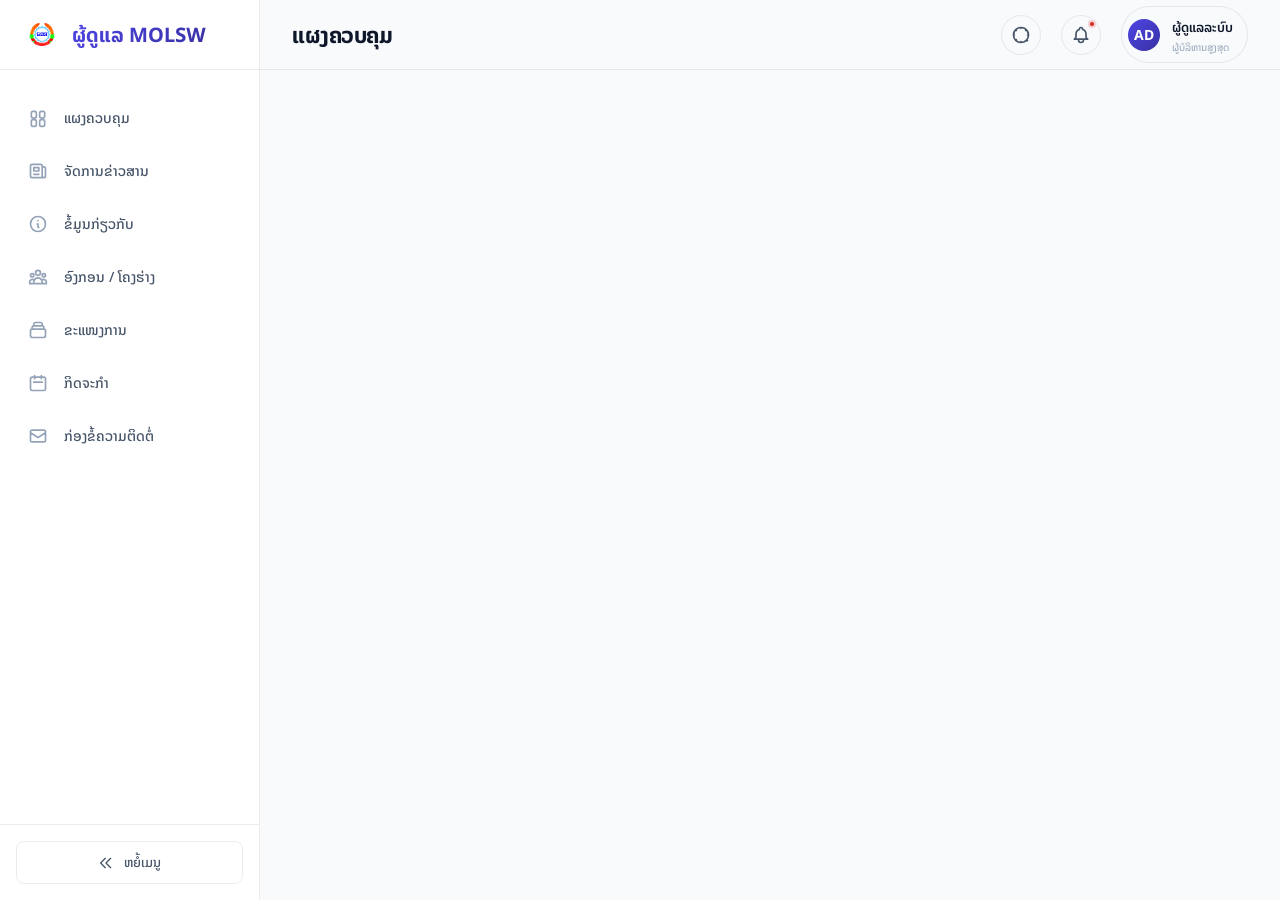
==== index.html @ b605431a "new" ====
<!DOCTYPE html>
<html lang="lo" data-theme="light">

<head>
    <meta charset="UTF-8">
    <meta name="viewport" content="width=device-width, initial-scale=1.0">
    <title>ລະບົບຜູ້ດູແລ MOLSW</title>
    <!-- Stylesheet -->
    <link rel="stylesheet" href="style.css">
</head>

<body>
    <!-- App Root Grid -->
    <div id="app-container">
        
        <!-- Sidebar Navigation -->
        <aside>
            <div class="sidebar-brand">
                <img src="logo.png" alt="MOLSW Logo" class="brand-logo" onerror="this.style.display='none'">
                <span class="brand-name">ຜູ້ດູແລ MOLSW</span>
            </div>
            
            <ul class="sidebar-menu">
                <li class="sidebar-menu-item active">
                    <a href="#dashboard">
                        <!-- Home Icon -->
                        <svg fill="none" stroke="currentColor" viewBox="0 0 24 24"><path stroke-linecap="round" stroke-linejoin="round" stroke-width="2" d="M4 6a2 2 0 012-2h2a2 2 0 012 2v4a2 2 0 01-2 2H6a2 2 0 01-2-2V6zM14 6a2 2 0 012-2h2a2 2 0 012 2v4a2 2 0 01-2 2h-2a2 2 0 01-2-2V6zM4 16a2 2 0 012-2h2a2 2 0 012 2v4a2 2 0 01-2 2H6a2 2 0 01-2-2v-4zM14 16a2 2 0 012-2h2a2 2 0 012 2v4a2 2 0 01-2 2h-2a2 2 0 01-2-2v-4z"/></svg>
                        <span>ແຜງຄວບຄຸມ</span>
                    </a>
                </li>
                <li class="sidebar-menu-item">
                    <a href="#news">
                        <!-- News Icon -->
                        <svg fill="none" stroke="currentColor" viewBox="0 0 24 24"><path stroke-linecap="round" stroke-linejoin="round" stroke-width="2" d="M19 20H5a2 2 0 01-2-2V6a2 2 0 012-2h10a2 2 0 012 2v1m2 13a2 2 0 01-2-2V7m2 13a2 2 0 002-2V9a2 2 0 00-2-2h-2m-4-3H9M7 16h6M7 8h6v4H7V8z"/></svg>
                        <span>ຈັດການຂ່າວສານ</span>
                    </a>
                </li>
                <li class="sidebar-menu-item">
                    <a href="#about">
                        <!-- About Icon -->
                        <svg fill="none" stroke="currentColor" viewBox="0 0 24 24"><path stroke-linecap="round" stroke-linejoin="round" stroke-width="2" d="M13 16h-1v-4h-1m1-4h.01M21 12a9 9 0 11-18 0 9 9 0 0118 0z"/></svg>
                        <span>ຂໍ້ມູນກ່ຽວກັບ</span>
                    </a>
                </li>
                <li class="sidebar-menu-item">
                    <a href="#org">
                        <!-- Organization Icon -->
                        <svg fill="none" stroke="currentColor" viewBox="0 0 24 24"><path stroke-linecap="round" stroke-linejoin="round" stroke-width="2" d="M17 20h5v-2a3 3 0 00-5.356-1.857M17 20H7m10 0v-2c0-.656-.126-1.283-.356-1.857M7 20H2v-2a3 3 0 015.356-1.857M7 20v-2c0-.656.126-1.283.356-1.857m0 0a5.002 5.002 0 019.288 0M15 7a3 3 0 11-6 0 3 3 0 016 0zm6 3a2 2 0 11-4 0 2 2 0 014 0zM7 10a2 2 0 11-4 0 2 2 0 014 0z"/></svg>
                        <span>ອົງກອນ / ໂຄງຮ່າງ</span>
                    </a>
                </li>
                <li class="sidebar-menu-item">
                    <a href="#sectors">
                        <!-- Sector Icon -->
                        <svg fill="none" stroke="currentColor" viewBox="0 0 24 24"><path stroke-linecap="round" stroke-linejoin="round" stroke-width="2" d="M19 11H5m14 0a2 2 0 012 2v6a2 2 0 01-2 2H5a2 2 0 01-2-2v-6a2 2 0 012-2m14 0V9a2 2 0 00-2-2M5 11V9a2 2 0 012-2m0 0V5a2 2 0 012-2h6a2 2 0 012 2v2M7 7h10"/></svg>
                        <span>ຂະແໜງການ</span>
                    </a>
                </li>
                <li class="sidebar-menu-item">
                    <a href="#activities">
                        <!-- Activities Icon -->
                        <svg fill="none" stroke="currentColor" viewBox="0 0 24 24"><path stroke-linecap="round" stroke-linejoin="round" stroke-width="2" d="M8 7V3m8 4V3m-9 8h10M5 21h14a2 2 0 002-2V7a2 2 0 00-2-2H5a2 2 0 00-2 2v12a2 2 0 002 2z"/></svg>
                        <span>ກິດຈະກຳ</span>
                    </a>
                </li>
                <li class="sidebar-menu-item">
                    <a href="#contacts">
                        <!-- Mail Icon -->
                        <svg fill="none" stroke="currentColor" viewBox="0 0 24 24"><path stroke-linecap="round" stroke-linejoin="round" stroke-width="2" d="M3 8l7.89 5.26a2 2 0 002.22 0L21 8M5 19h14a2 2 0 002-2V7a2 2 0 00-2-2H5a2 2 0 00-2 2v10a2 2 0 002 2z"/></svg>
                        <span>ກ່ອງຂໍ້ຄວາມຕິດຕໍ່</span>
                    </a>
                </li>
            </ul>
            
            <div class="sidebar-footer">
                <button class="collapse-btn" id="btn-collapse-sidebar">
                    <!-- Collapse Icon -->
                    <svg style="width:16px; height:16px;" fill="none" stroke="currentColor" viewBox="0 0 24 24"><path stroke-linecap="round" stroke-linejoin="round" stroke-width="2" d="M11 19l-7-7 7-7m8 14l-7-7 7-7"/></svg>
                    <span>ຫຍໍ້ເມນູ</span>
                </button>
            </div>
        </aside>
        
        <!-- Main Panel -->
        <div class="main-content">
            <header>
                <div class="header-left">
                    <button class="mobile-menu-toggle" id="mobile-burger-btn">
                        <!-- Menu Burger Icon -->
                        <svg style="width:24px; height:24px;" fill="none" stroke="currentColor" viewBox="0 0 24 24"><path stroke-linecap="round" stroke-linejoin="round" stroke-width="2" d="M4 6h16M4 12h16M4 18h16"/></svg>
                    </button>
                    <h1 class="page-title" id="view-title">ແຜງຄວບຄຸມ</h1>
                </div>
                
                <div class="header-right">
                    <!-- Theme Toggle -->
                    <button class="icon-action-btn theme-toggle" id="btn-theme-toggle" title="ປ່ຽນຮູບແບບ (ມືດ/ສະຫວ່າງ)">
                        <svg class="sun-icon" fill="none" stroke="currentColor" viewBox="0 0 24 24"><path stroke-linecap="round" stroke-linejoin="round" stroke-width="2" d="M12 3v1m0 16v1m9-9h-1M4 12H3m15.364-6.364l-.707.707M6.343 17.657l-.707.707m0-12.728l.707.707m12.728 12.728l.707-.707M21 12a9 9 0 11-18 0 9 9 0 0118 0z"/></svg>
                        <svg class="moon-icon" fill="none" stroke="currentColor" viewBox="0 0 24 24"><path stroke-linecap="round" stroke-linejoin="round" stroke-width="2" d="M20.354 15.354A9 9 0 018.646 3.646 9.003 9.003 0 0012 21a9.003 9.003 0 008.354-5.646z"/></svg>
                    </button>
                    
                    <!-- Notification Bell -->
                    <button class="icon-action-btn" title="ຂໍ້ຄວາມລະບົບ">
                        <svg style="width:20px; height:20px" fill="none" stroke="currentColor" viewBox="0 0 24 24"><path stroke-linecap="round" stroke-linejoin="round" stroke-width="2" d="M15 17h5l-1.405-1.405A2.032 2.032 0 0118 14.158V11a6.002 6.002 0 00-4-5.659V5a2 2 0 10-4 0v.341C7.67 6.165 6 8.388 6 11v3.159c0 .538-.214 1.055-.595 1.436L4 17h5m6 0v1a3 3 0 11-6 0v-1m6 0H9"/></svg>
                        <span class="badge-dot"></span>
                    </button>
                    
                    <!-- Profile Dropdown -->
                    <div class="profile-badge">
                        <div class="avatar">AD</div>
                        <div class="profile-info">
                            <span class="profile-name">ຜູ້ດູແລລະບົບ</span>
                            <span class="profile-role">ຜູ້ບໍລິຫານສູງສຸດ</span>
                        </div>
                    </div>
                </div>
            </header>
            
            <!-- Page Router Workspace -->
            <main class="content-body" id="app-view">
                <!-- Rendered dynamically by app.js -->
            </main>
        </div>
    </div>
    
    <!-- Toast Notifications Container -->
    <div id="toast-container" class="toast-container"></div>

    <!-- ==========================================
         MODALS REGISTRY
         ========================================== -->

    <!-- Modal 1: News Creation/Edit -->
    <div class="modal-overlay" id="modal-news-form">
        <div class="modal-content">
            <div class="modal-header">
                <h3 class="modal-title" id="news-modal-title">ຂຽນບົດຄວາມຂ່າວສານ</h3>
                <button class="modal-close" onclick="ModalManager.close('modal-news-form')">&times;</button>
            </div>
            <form id="news-form" onsubmit="submitNewsForm(event)">
                <div class="modal-body">
                    <div class="form-group">
                        <label class="form-label">ຫົວຂໍ້ຂ່າວສານ *</label>
                        <input type="text" class="form-control" id="news-form-title" placeholder="ຕົວຢ່າງ: ໂຄງການກະສິກຳແຫ່ງຊາດເລີ່ມຕົ້ນ" required>
                    </div>
                    
                    <div class="form-group row-2">
                        <div>
                            <label class="form-label">ໝວດໝູ່ *</label>
                            <input type="text" class="form-control" id="news-form-category" placeholder="ຕົວຢ່າງ: ກະສິກຳ, ພະລັງງານ" required>
                        </div>
                        <div>
                            <label class="form-label">ຊື່ຜູ້ຂຽນ</label>
                            <input type="text" class="form-control" id="news-form-author" placeholder="ທີມງານຜູ້ດູແລ">
                        </div>
                    </div>

                    <div class="form-group row-2">
                        <div>
                            <label class="form-label">ວັນທີເຜີຍແຜ່</label>
                            <input type="date" class="form-control" id="news-form-date">
                        </div>
                        <div>
                            <label class="form-label">ສະຖານະ</label>
                            <select class="form-control form-select" id="news-form-status">
                                <option value="draft">ສະບັບຮ່າງ</option>
                                <option value="published">ເຜີຍແຜ່ແລ້ວ</option>
                            </select>
                        </div>
                    </div>

                    <div class="form-group">
                        <label class="form-label">ລິ້ງຮູບພາບໜ້າປົກ</label>
                        <input type="url" class="form-control" id="news-form-image" placeholder="https://images.unsplash.com/photo-...">
                    </div>

                    <div class="form-group" style="margin-bottom: 0;">
                        <label class="form-label">ເນື້ອໃນຂ່າວສານ *</label>
                        <textarea class="form-control" id="news-form-content" placeholder="ຂຽນເນື້ອໃນຂ່າວສານທັງໝົດທີ່ນີ້..." required></textarea>
                    </div>
                </div>
                <div class="modal-footer">
                    <button type="button" class="btn btn-secondary" onclick="ModalManager.close('modal-news-form')">ຍົກເລີກ</button>
                    <button type="submit" class="btn btn-primary">ບັນທຶກບົດຄວາມ</button>
                </div>
            </form>
        </div>
    </div>

    <!-- Modal 2: About Us Core Value -->
    <div class="modal-overlay" id="modal-value-form">
        <div class="modal-content">
            <div class="modal-header">
                <h3 class="modal-title" id="value-modal-title">ເພີ່ມຄຸນຄ່າຫຼັກ</h3>
                <button class="modal-close" onclick="ModalManager.close('modal-value-form')">&times;</button>
            </div>
            <form id="value-form" onsubmit="submitValueForm(event)">
                <div class="modal-body">
                    <div class="form-group">
                        <label class="form-label">ຫົວຂໍ້ຄຸນຄ່າ *</label>
                        <input type="text" class="form-control" id="value-form-title" placeholder="ຕົວຢ່າງ: ຄວາມໂປ່ງໃສ" required>
                    </div>
                    <div class="form-group" style="margin-bottom: 0;">
                        <label class="form-label">ຄຳອະທິບາຍຄຸນຄ່າ *</label>
                        <textarea class="form-control" id="value-form-desc" placeholder="ອະທິບາຍຄຸນຄ່ານີ້ຢ່າງລະອຽດ..." style="min-height:90px;" required></textarea>
                    </div>
                </div>
                <div class="modal-footer">
                    <button type="button" class="btn btn-secondary" onclick="ModalManager.close('modal-value-form')">ຍົກເລີກ</button>
                    <button type="submit" class="btn btn-primary">ບັນທຶກຄຸນຄ່າ</button>
                </div>
            </form>
        </div>
    </div>

    <!-- Modal 3: Board / Org Members -->
    <div class="modal-overlay" id="modal-member-form">
        <div class="modal-content">
            <div class="modal-header">
                <h3 class="modal-title" id="member-modal-title">ເພີ່ມຄະນະບໍລິຫານ/ສະມາຊິກທີມ</h3>
                <button class="modal-close" onclick="ModalManager.close('modal-member-form')">&times;</button>
            </div>
            <form id="member-form" onsubmit="submitMemberForm(event)">
                <div class="modal-body">
                    <div class="form-group row-2">
                        <div>
                            <label class="form-label">ຊື່ ແລະ ນາມສະກຸນ *</label>
                            <input type="text" class="form-control" id="member-form-name" placeholder="ດຣ. ສົມພອນ ດີເລີດ" required>
                        </div>
                        <div>
                            <label class="form-label">ບົດບາດ / ຕຳແໜ່ງ *</label>
                            <input type="text" class="form-control" id="member-form-role" placeholder="ຜູ້ອຳນວຍການບໍລິຫານ" required>
                        </div>
                    </div>

                    <div class="form-group row-2">
                        <div>
                            <label class="form-label">ຕົວອັກສອນຫຍໍ້ (ສູງສຸດ 2 ຕົວ)</label>
                            <input type="text" class="form-control" id="member-form-avatar" placeholder="ສພ" maxlength="2">
                        </div>
                        <div>
                            <label class="form-label">ລຳດັບການສະແດງ</label>
                            <input type="number" class="form-control" id="member-form-order" value="1">
                        </div>
                    </div>

                    <div class="form-group" style="margin-bottom: 0;">
                        <label class="form-label">ປະຫວັດຫຍໍ້</label>
                        <textarea class="form-control" id="member-form-bio" placeholder="ລະບຸປະຫວັດການເຮັດວຽກຫຍໍ້..." style="min-height:90px;"></textarea>
                    </div>
                </div>
                <div class="modal-footer">
                    <button type="button" class="btn btn-secondary" onclick="ModalManager.close('modal-member-form')">ຍົກເລີກ</button>
                    <button type="submit" class="btn btn-primary">ບັນທຶກສະມາຊິກ</button>
                </div>
            </form>
        </div>
    </div>

    <!-- Modal 4: Sectors Form -->
    <div class="modal-overlay" id="modal-sector-form">
        <div class="modal-content">
            <div class="modal-header">
                <h3 class="modal-title" id="sector-modal-title">ເພີ່ມຂະແໜງການ</h3>
                <button class="modal-close" onclick="ModalManager.close('modal-sector-form')">&times;</button>
            </div>
            <form id="sector-form" onsubmit="submitSectorForm(event)">
                <div class="modal-body">
                    <div class="form-group">
                        <label class="form-label">ຊື່ຂະແໜງການ *</label>
                        <input type="text" class="form-control" id="sector-form-name" placeholder="ຕົວຢ່າງ: ປ່າໄມ້ແບບຍືນຍົງ" required>
                    </div>

                    <div class="form-group row-3" style="display:grid; grid-template-columns: 1fr 1fr 1fr; gap:16px;">
                        <div>
                            <label class="form-label">ເລືອກໄອຄອນ</label>
                            <select class="form-control form-select" id="sector-form-icon">
                                <option value="leaf">ໃບໄມ້ (ກະສິກຳ / ນິເວດ)</option>
                                <option value="book">ປຶ້ມ (ການສຶກສາ / ຝຶກອົບຮົມ)</option>
                                <option value="zap">ຟ້າແມບ (ພະລັງງານ / ແສງອາທິດ)</option>
                                <option value="heart">ຫົວໃຈ (ສາທາລະນະສຸກ)</option>
                            </select>
                        </div>
                        <div>
                            <label class="form-label">ສີປະຈຳຂະແໜງການ</label>
                            <input type="color" class="form-control" id="sector-form-color" value="#4F46E5" style="padding: 4px; height: 42px; cursor: pointer;">
                        </div>
                        <div>
                            <label class="form-label">ສະຖານະ</label>
                            <select class="form-control form-select" id="sector-form-status">
                                <option value="active">ເປີດໃຊ້ງານ</option>
                                <option value="inactive">ປິດໃຊ້ງານ</option>
                            </select>
                        </div>
                    </div>

                    <div class="form-group" style="margin-bottom: 0;">
                        <label class="form-label">ຄຳອະທິບາຍການດຳເນີນງານ *</label>
                        <textarea class="form-control" id="sector-form-desc" placeholder="ລາຍລະອຽດການລິເລີ່ມ ແລະ ການດຳເນີນງານ..." required></textarea>
                    </div>
                </div>
                <div class="modal-footer">
                    <button type="button" class="btn btn-secondary" onclick="ModalManager.close('modal-sector-form')">ຍົກເລີກ</button>
                    <button type="submit" class="btn btn-primary">ບັນທຶກຂະແໜງການ</button>
                </div>
            </form>
        </div>
    </div>

    <!-- Modal 5: Activities Form -->
    <div class="modal-overlay" id="modal-activity-form">
        <div class="modal-content">
            <div class="modal-header">
                <h3 class="modal-title" id="activity-modal-title">ລົງທະບຽນກິດຈະກຳ / ງານ</h3>
                <button class="modal-close" onclick="ModalManager.close('modal-activity-form')">&times;</button>
            </div>
            <form id="activity-form" onsubmit="submitActivityForm(event)">
                <div class="modal-body">
                    <div class="form-group">
                        <label class="form-label">ຊື່ກິດຈະກຳ *</label>
                        <input type="text" class="form-control" id="activity-form-title" placeholder="ຕົວຢ່າງ: ການເປີດນຳໃຊ້ລະບົບໄຟຟ້າແສງອາທິດໃນຊຸມຊົນ" required>
                    </div>

                    <div class="form-group row-2">
                        <div>
                            <label class="form-label">ວັັນທີຈັດກິດຈະກຳ</label>
                            <input type="date" class="form-control" id="activity-form-date">
                        </div>
                        <div>
                            <label class="form-label">ເວລາ</label>
                            <input type="time" class="form-control" id="activity-form-time">
                        </div>
                    </div>

                    <div class="form-group row-2">
                        <div>
                            <label class="form-label">ສະຖານທີ່ / ທີ່ຢູ່ *</label>
                            <input type="text" class="form-control" id="activity-form-location" placeholder="ຕົວຢ່າງ: ຫໍປະຊຸມບ້ານ, ຫ້ອງໂຖງ C" required>
                        </div>
                        <div>
                            <label class="form-label">ຊື່ຜູ້ປະສານງານ *</label>
                            <input type="text" class="form-control" id="activity-form-organizer" placeholder="ຕົວຢ່າງ: ມາກັສ ເຊັນ" required>
                        </div>
                    </div>

                    <div class="form-group">
                        <label class="form-label">ສະຖານະກິດຈະກຳ</label>
                        <select class="form-control form-select" id="activity-form-status">
                            <option value="active">ເປີດໃຊ້ງານ / ມີກຳນົດການ</option>
                            <option value="pending">ລໍຖ້າອະນຸມັດ</option>
                            <option value="archived">ເກັບຖາວອນ / ຜ່ານມາແລ້ວ</option>
                        </select>
                    </div>

                    <div class="form-group" style="margin-bottom: 0;">
                        <label class="form-label">ຄຳອະທິບາຍຫຍໍ້</label>
                        <textarea class="form-control" id="activity-form-desc" placeholder="ວາລະ ຫຼື ໂຄງຮ່າງແຜນງານ..." style="min-height:90px;"></textarea>
                    </div>
                </div>
                <div class="modal-footer">
                    <button type="button" class="btn btn-secondary" onclick="ModalManager.close('modal-activity-form')">ຍົກເລີກ</button>
                    <button type="submit" class="btn btn-primary">ບັນທຶກກິດຈະກຳ</button>
                </div>
            </form>
        </div>
    </div>

    <!-- Core App Controller Script -->
    <script src="app.js"></script>
</body>

</html>
---- style.css ----
@import url('https://fonts.googleapis.com/css2?family=Outfit:wght@300;400;500;600;700&family=Plus+Jakarta+Sans:wght@300;400;500;600;700&family=Noto+Sans+Lao:wght@300;400;500;600;700&display=swap');

:root {
    /* Font Families */
    --font-heading: 'Noto Sans Lao', 'Outfit', sans-serif;
    --font-body: 'Noto Sans Lao', 'Plus Jakarta Sans', sans-serif;

    /* Base Transitions */
    --transition-fast: 0.2s cubic-bezier(0.4, 0, 0.2, 1);
    --transition-normal: 0.3s cubic-bezier(0.4, 0, 0.2, 1);
    --transition-slow: 0.5s cubic-bezier(0.4, 0, 0.2, 1);
    
    /* Layout Constants */
    --sidebar-width: 260px;
    --sidebar-collapsed-width: 80px;
    --header-height: 70px;
    --border-radius-sm: 8px;
    --border-radius-md: 12px;
    --border-radius-lg: 20px;
    --border-radius-xl: 30px;

    /* Theme Variables - Dark Mode (Default) */
    --bg-main: #0B0F19;
    --bg-card: rgba(20, 27, 45, 0.7);
    --bg-sidebar: #0f1524;
    --bg-header: rgba(11, 15, 25, 0.8);
    --bg-input: #161F30;
    
    --border-color: rgba(255, 255, 255, 0.08);
    --border-focus: #4F46E5;
    
    --text-primary: #F3F4F6;
    --text-secondary: #9CA3AF;
    --text-muted: #6B7280;
    
    --primary: #4F46E5;
    --primary-glow: rgba(79, 70, 229, 0.4);
    --primary-gradient: linear-gradient(135deg, #6366F1 0%, #4F46E5 100%);
    
    --accent-cyan: #06B6D4;
    --accent-cyan-gradient: linear-gradient(135deg, #22D3EE 0%, #06B6D4 100%);
    
    --success: #10B981;
    --success-bg: rgba(16, 185, 129, 0.15);
    
    --warning: #F59E0B;
    --warning-bg: rgba(245, 158, 11, 0.15);
    
    --danger: #EF4444;
    --danger-bg: rgba(239, 68, 68, 0.15);
    
    --shadow-sm: 0 2px 8px -1px rgba(0, 0, 0, 0.2);
    --shadow-md: 0 10px 25px -5px rgba(0, 0, 0, 0.3), 0 8px 10px -6px rgba(0, 0, 0, 0.3);
    --shadow-lg: 0 20px 50px -12px rgba(0, 0, 0, 0.5);
    
    --backdrop-blur: blur(16px);
}

[data-theme="light"] {
    /* Theme Variables - Light Mode */
    --bg-main: #F8FAFC;
    --bg-card: rgba(255, 255, 255, 0.85);
    --bg-sidebar: #FFFFFF;
    --bg-header: rgba(248, 250, 252, 0.8);
    --bg-input: #F1F5F9;
    
    --border-color: rgba(0, 0, 0, 0.08);
    --border-focus: #4F46E5;
    
    --text-primary: #0F172A;
    --text-secondary: #475569;
    --text-muted: #94A3B8;
    
    --primary: #4F46E5;
    --primary-glow: rgba(79, 70, 229, 0.2);
    --primary-gradient: linear-gradient(135deg, #4F46E5 0%, #3730A3 100%);
    
    --accent-cyan: #0EA5E9;
    --accent-cyan-gradient: linear-gradient(135deg, #0EA5E9 0%, #2563EB 100%);
    
    --success: #059669;
    --success-bg: rgba(5, 150, 105, 0.1);
    
    --warning: #D97706;
    --warning-bg: rgba(217, 119, 6, 0.1);
    
    --danger: #DC2626;
    --danger-bg: rgba(220, 38, 38, 0.1);
    
    --shadow-sm: 0 1px 3px rgba(0, 0, 0, 0.05);
    --shadow-md: 0 4px 20px -2px rgba(148, 163, 184, 0.15), 0 2px 8px -1px rgba(148, 163, 184, 0.1);
    --shadow-lg: 0 20px 40px -15px rgba(148, 163, 184, 0.3);
}

/* Reset & Global */
* {
    margin: 0;
    padding: 0;
    box-sizing: border-box;
    font-family: var(--font-body);
}

body {
    background-color: var(--bg-main);
    color: var(--text-primary);
    overflow-x: hidden;
    transition: background-color var(--transition-normal), color var(--transition-normal);
    min-height: 100vh;
}

h1, h2, h3, h4, h5, h6 {
    font-family: var(--font-heading);
    font-weight: 600;
    letter-spacing: -0.02em;
}

/* Custom Scrollbar */
::-webkit-scrollbar {
    width: 8px;
    height: 8px;
}
::-webkit-scrollbar-track {
    background: transparent;
}
::-webkit-scrollbar-thumb {
    background: var(--border-color);
    border-radius: var(--border-radius-sm);
}
::-webkit-scrollbar-thumb:hover {
    background: var(--text-muted);
}

/* App Layout */
#app-container {
    display: flex;
    min-height: 100vh;
    position: relative;
}

/* Sidebar Styling */
aside {
    width: var(--sidebar-width);
    background-color: var(--bg-sidebar);
    border-right: 1px solid var(--border-color);
    display: flex;
    flex-direction: column;
    height: 100vh;
    position: sticky;
    top: 0;
    z-index: 100;
    transition: width var(--transition-normal), background-color var(--transition-normal), border var(--transition-normal);
}

aside.collapsed {
    width: var(--sidebar-collapsed-width);
}

.sidebar-brand {
    height: var(--header-height);
    display: flex;
    align-items: center;
    padding: 0 24px;
    gap: 12px;
    border-bottom: 1px solid var(--border-color);
    overflow: hidden;
    white-space: nowrap;
}

.brand-logo {
    width: 36px;
    height: 36px;
    border-radius: var(--border-radius-sm);
    object-fit: contain;
    background: linear-gradient(135deg, rgba(255,255,255,0.1), rgba(255,255,255,0.05));
    border: 1px solid rgba(255,255,255,0.15);
    padding: 4px;
}

.brand-name {
    font-family: var(--font-heading);
    font-size: 20px;
    font-weight: 700;
    background: var(--primary-gradient);
    -webkit-background-clip: text;
    -webkit-text-fill-color: transparent;
    transition: opacity var(--transition-normal);
}

aside.collapsed .brand-name {
    opacity: 0;
    pointer-events: none;
}

.sidebar-menu {
    list-style: none;
    padding: 24px 12px;
    display: flex;
    flex-direction: column;
    gap: 6px;
    flex: 1;
    overflow-y: auto;
}

.sidebar-menu-item a {
    display: flex;
    align-items: center;
    padding: 12px 16px;
    color: var(--text-secondary);
    text-decoration: none;
    border-radius: var(--border-radius-md);
    gap: 16px;
    transition: all var(--transition-fast);
    font-weight: 500;
    font-size: 14px;
    cursor: pointer;
}

.sidebar-menu-item a svg {
    width: 20px;
    height: 20px;
    color: var(--text-muted);
    transition: color var(--transition-fast);
}

.sidebar-menu-item a:hover {
    background-color: rgba(255, 255, 255, 0.03);
    color: var(--text-primary);
}

.sidebar-menu-item a:hover svg {
    color: var(--text-primary);
}

.sidebar-menu-item.active a {
    background: var(--primary-gradient);
    color: #FFFFFF;
    box-shadow: 0 4px 15px var(--primary-glow);
}

.sidebar-menu-item.active a svg {
    color: #FFFFFF;
}

aside.collapsed .sidebar-menu-item a {
    justify-content: center;
    padding: 12px 0;
}

aside.collapsed .sidebar-menu-item a span {
    display: none;
}

/* Sidebar Footer */
.sidebar-footer {
    padding: 16px;
    border-top: 1px solid var(--border-color);
}

.collapse-btn {
    width: 100%;
    background: transparent;
    border: 1px solid var(--border-color);
    color: var(--text-secondary);
    padding: 10px;
    border-radius: var(--border-radius-sm);
    cursor: pointer;
    display: flex;
    align-items: center;
    justify-content: center;
    gap: 10px;
    font-size: 13px;
    font-weight: 500;
    transition: all var(--transition-fast);
}

.collapse-btn:hover {
    background: rgba(255, 255, 255, 0.05);
    color: var(--text-primary);
}

aside.collapsed .collapse-btn span {
    display: none;
}

aside.collapsed .collapse-btn svg {
    transform: rotate(180deg);
}

/* Main Content Area */
.main-content {
    flex: 1;
    display: flex;
    flex-direction: column;
    min-height: 100vh;
    min-width: 0; /* Prevents flex children from stretching */
}

/* Header Styling */
header {
    height: var(--header-height);
    background-color: var(--bg-header);
    backdrop-filter: var(--backdrop-blur);
    -webkit-backdrop-filter: var(--backdrop-blur);
    border-bottom: 1px solid var(--border-color);
    display: flex;
    align-items: center;
    justify-content: space-between;
    padding: 0 32px;
    position: sticky;
    top: 0;
    z-index: 90;
    transition: background-color var(--transition-normal), border var(--transition-normal);
}

.header-left {
    display: flex;
    align-items: center;
    gap: 16px;
}

.mobile-menu-toggle {
    display: none;
    background: transparent;
    border: none;
    color: var(--text-primary);
    font-size: 24px;
    cursor: pointer;
}

.page-title {
    font-size: 22px;
    font-weight: 700;
    color: var(--text-primary);
}

.header-right {
    display: flex;
    align-items: center;
    gap: 20px;
}

/* Header Icons/Controls */
.icon-action-btn {
    background: transparent;
    border: 1px solid var(--border-color);
    color: var(--text-secondary);
    width: 40px;
    height: 40px;
    border-radius: 50%;
    cursor: pointer;
    display: flex;
    align-items: center;
    justify-content: center;
    transition: all var(--transition-fast);
    position: relative;
}

.icon-action-btn:hover {
    background: rgba(255, 255, 255, 0.05);
    color: var(--text-primary);
    border-color: var(--text-muted);
}

.badge-dot {
    position: absolute;
    top: 4px;
    right: 4px;
    width: 8px;
    height: 8px;
    background-color: var(--danger);
    border-radius: 50%;
    border: 2px solid var(--bg-header);
}

/* Theme Toggle Customizations */
.theme-toggle svg {
    width: 20px;
    height: 20px;
}

.theme-toggle .sun-icon {
    display: none;
}

[data-theme="light"] .theme-toggle .sun-icon {
    display: block;
}

[data-theme="light"] .theme-toggle .moon-icon {
    display: none;
}

/* User Profile Badge */
.profile-badge {
    display: flex;
    align-items: center;
    gap: 12px;
    padding: 6px 14px 6px 6px;
    background: rgba(255, 255, 255, 0.03);
    border: 1px solid var(--border-color);
    border-radius: 30px;
    cursor: pointer;
    transition: all var(--transition-fast);
}

.profile-badge:hover {
    background: rgba(255, 255, 255, 0.05);
    border-color: var(--text-muted);
}

.avatar {
    width: 32px;
    height: 32px;
    border-radius: 50%;
    background: var(--primary-gradient);
    display: flex;
    align-items: center;
    justify-content: center;
    color: white;
    font-weight: 700;
    font-size: 14px;
}

.profile-info {
    text-align: left;
}

.profile-name {
    font-size: 13px;
    font-weight: 600;
    color: var(--text-primary);
}

.profile-role {
    font-size: 10px;
    color: var(--text-muted);
    display: block;
}

/* Content Container */
.content-body {
    flex: 1;
    padding: 32px;
    overflow-y: auto;
}

/* Dynamic Views Fade Transition */
.view-pane {
    animation: fadeIn var(--transition-normal);
}

@keyframes fadeIn {
    from { opacity: 0; transform: translateY(10px); }
    to { opacity: 1; transform: translateY(0); }
}

/* Glassmorphic Card Styling */
.card {
    background-color: var(--bg-card);
    backdrop-filter: var(--backdrop-blur);
    -webkit-backdrop-filter: var(--backdrop-blur);
    border: 1px solid var(--border-color);
    border-radius: var(--border-radius-lg);
    padding: 24px;
    box-shadow: var(--shadow-md);
    transition: transform var(--transition-fast), box-shadow var(--transition-fast), background-color var(--transition-normal), border var(--transition-normal);
}

.card:hover {
    box-shadow: var(--shadow-lg);
}

/* Grid Layout System */
.grid-4x {
    display: grid;
    grid-template-columns: repeat(4, 1fr);
    gap: 24px;
}

.grid-3x {
    display: grid;
    grid-template-columns: repeat(3, 1fr);
    gap: 24px;
}

.grid-2x {
    display: grid;
    grid-template-columns: repeat(2, 1fr);
    gap: 24px;
}

/* Stats Cards */
.stat-card {
    display: flex;
    align-items: center;
    justify-content: space-between;
    overflow: hidden;
    position: relative;
}

.stat-card::after {
    content: '';
    position: absolute;
    bottom: 0;
    left: 0;
    width: 100%;
    height: 4px;
    background: var(--card-accent, var(--primary-gradient));
    opacity: 0.8;
}

.stat-icon {
    width: 54px;
    height: 54px;
    border-radius: var(--border-radius-md);
    display: flex;
    align-items: center;
    justify-content: center;
    background: rgba(255, 255, 255, 0.03);
    border: 1px solid var(--border-color);
    color: var(--card-color, var(--primary));
    transition: all var(--transition-fast);
}

.stat-card:hover .stat-icon {
    background: var(--card-color, var(--primary));
    color: #FFFFFF;
    box-shadow: 0 0 15px var(--card-color-glow, var(--primary-glow));
    transform: scale(1.05);
}

.stat-value {
    font-size: 32px;
    font-weight: 700;
    color: var(--text-primary);
    margin-top: 4px;
    font-family: var(--font-heading);
}

.stat-label {
    font-size: 14px;
    color: var(--text-secondary);
    font-weight: 500;
}

/* Dashboard Charts Card & Activity Layout */
.dashboard-layout {
    display: grid;
    grid-template-columns: 2fr 1fr;
    gap: 24px;
    margin-top: 24px;
}

/* Chart Canvas/SVG area */
.chart-container {
    height: 280px;
    position: relative;
    width: 100%;
    display: flex;
    align-items: flex-end;
    justify-content: space-between;
    padding-top: 20px;
}

.svg-chart {
    width: 100%;
    height: 100%;
}

.chart-grid-line {
    stroke: var(--border-color);
    stroke-width: 1;
    stroke-dasharray: 4,4;
}

.chart-line-path {
    fill: none;
    stroke: url(#chart-gradient);
    stroke-width: 4;
    stroke-linecap: round;
    stroke-linejoin: round;
    filter: drop-shadow(0px 8px 12px var(--primary-glow));
    animation: drawPath 1.5s ease-out forwards;
}

.chart-area-path {
    fill: url(#chart-area-gradient);
    opacity: 0.2;
}

.chart-point {
    fill: var(--primary);
    stroke: #FFFFFF;
    stroke-width: 3;
    r: 6;
    transition: r var(--transition-fast), fill var(--transition-fast);
    cursor: pointer;
}

.chart-point:hover {
    r: 8;
    fill: var(--accent-cyan);
}

@keyframes drawPath {
    from { stroke-dashoffset: 1000; stroke-dasharray: 1000; }
    to { stroke-dashoffset: 0; stroke-dasharray: 1000; }
}

/* Section Header (title + action button) */
.section-header {
    display: flex;
    align-items: center;
    justify-content: space-between;
    margin-bottom: 24px;
}

.section-actions {
    display: flex;
    align-items: center;
    gap: 12px;
}

/* Tables styling */
.table-responsive {
    width: 100%;
    overflow-x: auto;
    border-radius: var(--border-radius-md);
    border: 1px solid var(--border-color);
}

.data-table {
    width: 100%;
    border-collapse: collapse;
    text-align: left;
    background: transparent;
}

.data-table th {
    background-color: rgba(255, 255, 255, 0.02);
    color: var(--text-secondary);
    padding: 16px 20px;
    font-size: 13px;
    font-weight: 600;
    text-transform: uppercase;
    letter-spacing: 0.05em;
    border-bottom: 1px solid var(--border-color);
}

[data-theme="light"] .data-table th {
    background-color: rgba(0, 0, 0, 0.02);
}

.data-table td {
    padding: 16px 20px;
    color: var(--text-primary);
    border-bottom: 1px solid var(--border-color);
    font-size: 14px;
    vertical-align: middle;
}

.data-table tbody tr {
    transition: background-color var(--transition-fast);
}

.data-table tbody tr:hover {
    background-color: rgba(255, 255, 255, 0.015);
}

[data-theme="light"] .data-table tbody tr:hover {
    background-color: rgba(0, 0, 0, 0.01);
}

.data-table tbody tr:last-child td {
    border-bottom: none;
}

/* Badges */
.badge {
    display: inline-flex;
    align-items: center;
    padding: 4px 10px;
    border-radius: 30px;
    font-size: 11px;
    font-weight: 600;
    letter-spacing: 0.02em;
    gap: 6px;
}

.badge::before {
    content: '';
    width: 6px;
    height: 6px;
    border-radius: 50%;
    background-color: currentColor;
}

.badge-published, .badge-active, .badge-replied {
    background-color: var(--success-bg);
    color: var(--success);
}

.badge-draft, .badge-archived {
    background-color: rgba(156, 163, 175, 0.15);
    color: var(--text-secondary);
}

.badge-new, .badge-inactive {
    background-color: var(--danger-bg);
    color: var(--danger);
}

.badge-pending {
    background-color: var(--warning-bg);
    color: var(--warning);
}

/* Actions Column & Buttons */
.btn-group {
    display: flex;
    gap: 8px;
}

button {
    font-family: var(--font-body);
}

.btn {
    display: inline-flex;
    align-items: center;
    justify-content: center;
    gap: 8px;
    padding: 10px 18px;
    border-radius: var(--border-radius-md);
    font-size: 14px;
    font-weight: 600;
    cursor: pointer;
    transition: all var(--transition-fast);
    border: 1px solid transparent;
}

.btn svg {
    width: 18px;
    height: 18px;
}

.btn-primary {
    background: var(--primary-gradient);
    color: #FFFFFF;
    box-shadow: 0 4px 14px var(--primary-glow);
}

.btn-primary:hover {
    box-shadow: 0 6px 20px var(--primary-glow);
    transform: translateY(-1px);
}

.btn-primary:active {
    transform: translateY(0);
}

.btn-secondary {
    background-color: rgba(255, 255, 255, 0.03);
    border-color: var(--border-color);
    color: var(--text-primary);
}

.btn-secondary:hover {
    background-color: rgba(255, 255, 255, 0.07);
    border-color: var(--text-muted);
}

[data-theme="light"] .btn-secondary {
    background-color: rgba(0, 0, 0, 0.02);
}

[data-theme="light"] .btn-secondary:hover {
    background-color: rgba(0, 0, 0, 0.05);
}

.btn-danger {
    background-color: var(--danger-bg);
    color: var(--danger);
    border-color: rgba(239, 68, 68, 0.2);
}

.btn-danger:hover {
    background-color: var(--danger);
    color: #FFFFFF;
    box-shadow: 0 4px 14px rgba(239, 68, 68, 0.3);
}

.btn-icon {
    width: 36px;
    height: 36px;
    padding: 0;
    border-radius: var(--border-radius-sm);
}

/* Modal Overlay & Forms */
.modal-overlay {
    position: fixed;
    top: 0;
    left: 0;
    right: 0;
    bottom: 0;
    background-color: rgba(3, 7, 18, 0.6);
    backdrop-filter: blur(8px);
    -webkit-backdrop-filter: blur(8px);
    display: flex;
    align-items: center;
    justify-content: center;
    z-index: 1000;
    opacity: 0;
    pointer-events: none;
    transition: opacity var(--transition-normal);
}

.modal-overlay.active {
    opacity: 1;
    pointer-events: auto;
}

.modal-content {
    background-color: var(--bg-sidebar);
    border: 1px solid var(--border-color);
    border-radius: var(--border-radius-lg);
    width: 100%;
    max-width: 650px;
    max-height: 90vh;
    box-shadow: var(--shadow-lg);
    display: flex;
    flex-direction: column;
    transform: scale(0.9) translateY(20px);
    transition: transform var(--transition-normal);
    overflow: hidden;
}

.modal-overlay.active .modal-content {
    transform: scale(1) translateY(0);
}

.modal-header {
    padding: 20px 24px;
    border-bottom: 1px solid var(--border-color);
    display: flex;
    align-items: center;
    justify-content: space-between;
}

.modal-title {
    font-size: 18px;
    font-weight: 700;
}

.modal-close {
    background: transparent;
    border: none;
    color: var(--text-secondary);
    cursor: pointer;
    display: flex;
    align-items: center;
    justify-content: center;
    width: 32px;
    height: 32px;
    border-radius: 50%;
    transition: all var(--transition-fast);
}

.modal-close:hover {
    background-color: rgba(255, 255, 255, 0.05);
    color: var(--text-primary);
}

.modal-body {
    padding: 24px;
    overflow-y: auto;
    flex: 1;
}

.modal-footer {
    padding: 16px 24px;
    border-top: 1px solid var(--border-color);
    display: flex;
    justify-content: flex-end;
    gap: 12px;
}

/* Form Styles */
.form-group {
    margin-bottom: 20px;
}

.form-group.row-2 {
    display: grid;
    grid-template-columns: 1fr 1fr;
    gap: 16px;
}

.form-label {
    display: block;
    margin-bottom: 8px;
    font-size: 13px;
    font-weight: 600;
    color: var(--text-secondary);
}

.form-control {
    width: 100%;
    background-color: var(--bg-input);
    border: 1px solid var(--border-color);
    border-radius: var(--border-radius-md);
    padding: 12px 16px;
    color: var(--text-primary);
    font-family: var(--font-body);
    font-size: 14px;
    transition: all var(--transition-fast);
}

.form-control:focus {
    outline: none;
    border-color: var(--border-focus);
    box-shadow: 0 0 0 3px var(--primary-glow);
}

textarea.form-control {
    resize: vertical;
    min-height: 120px;
}

.form-select {
    cursor: pointer;
    appearance: none;
    background-image: url("data:image/svg+xml,%3Csvg xmlns='http://www.w3.org/2000/svg' fill='none' viewBox='0 0 24 24' stroke='%239CA3AF'%3E%3Cpath stroke-linecap='round' stroke-linejoin='round' stroke-width='2' d='M19 9l-7 7-7-7'/%3E%3C/svg%3E");
    background-repeat: no-repeat;
    background-position: right 16px center;
    background-size: 16px;
    padding-right: 40px;
}

/* Search and Filter Inputs */
.search-input-wrapper {
    position: relative;
    width: 280px;
}

.search-input-wrapper svg {
    position: absolute;
    left: 14px;
    top: 50%;
    transform: translateY(-50%);
    width: 16px;
    height: 16px;
    color: var(--text-muted);
    pointer-events: none;
}

.search-input-wrapper .form-control {
    padding-left: 40px;
    padding-top: 8px;
    padding-bottom: 8px;
    font-size: 13px;
    border-radius: var(--border-radius-sm);
}

/* Recent Activities list item */
.activity-list {
    list-style: none;
    display: flex;
    flex-direction: column;
    gap: 16px;
}

.activity-item {
    display: flex;
    gap: 12px;
    font-size: 13px;
    align-items: flex-start;
}

.activity-icon-bullet {
    width: 8px;
    height: 8px;
    border-radius: 50%;
    background-color: var(--primary);
    margin-top: 5px;
    flex-shrink: 0;
}

.activity-item.news .activity-icon-bullet { background-color: var(--accent-cyan); }
.activity-item.about .activity-icon-bullet { background-color: var(--warning); }
.activity-item.contact .activity-icon-bullet { background-color: var(--danger); }

.activity-meta {
    display: flex;
    flex-direction: column;
}

.activity-time {
    font-size: 11px;
    color: var(--text-muted);
    margin-top: 2px;
}

/* Card Grid list for Team / Org Members */
.team-grid {
    display: grid;
    grid-template-columns: repeat(auto-fill, minmax(220px, 1fr));
    gap: 24px;
}

.team-card {
    text-align: center;
    position: relative;
    padding-top: 36px;
}

.team-card-avatar {
    width: 90px;
    height: 90px;
    border-radius: 50%;
    margin: 0 auto 16px;
    display: flex;
    align-items: center;
    justify-content: center;
    background: var(--primary-gradient);
    color: white;
    font-size: 32px;
    font-weight: 700;
    box-shadow: 0 4px 15px var(--primary-glow);
    object-fit: cover;
    border: 3px solid var(--bg-sidebar);
}

.team-card-actions {
    position: absolute;
    top: 16px;
    right: 16px;
    display: flex;
    gap: 4px;
    opacity: 0;
    transition: opacity var(--transition-fast);
}

.team-card:hover .team-card-actions {
    opacity: 1;
}

.team-card-name {
    font-size: 16px;
    font-weight: 700;
    color: var(--text-primary);
}

.team-card-role {
    font-size: 12px;
    color: var(--primary);
    font-weight: 600;
    margin-top: 4px;
    display: block;
}

.team-card-bio {
    font-size: 12px;
    color: var(--text-secondary);
    margin-top: 8px;
    line-height: 1.5;
}

/* Sectors Grid styling */
.sectors-grid {
    display: grid;
    grid-template-columns: repeat(auto-fill, minmax(280px, 1fr));
    gap: 24px;
}

.sector-card {
    display: flex;
    flex-direction: column;
    height: 100%;
}

.sector-card-header {
    display: flex;
    justify-content: space-between;
    align-items: flex-start;
    margin-bottom: 16px;
}

.sector-icon-box {
    width: 48px;
    height: 48px;
    border-radius: var(--border-radius-md);
    background: rgba(255, 255, 255, 0.03);
    border: 1px solid var(--border-color);
    display: flex;
    align-items: center;
    justify-content: center;
    color: var(--primary);
    font-size: 20px;
}

.sector-card-actions {
    display: flex;
    gap: 4px;
}

.sector-title {
    font-size: 18px;
    font-weight: 700;
    color: var(--text-primary);
}

.sector-desc {
    font-size: 13px;
    color: var(--text-secondary);
    line-height: 1.5;
    margin-top: 8px;
    flex: 1;
}

.sector-card-footer {
    margin-top: 16px;
    padding-top: 16px;
    border-top: 1px solid var(--border-color);
    display: flex;
    justify-content: space-between;
    align-items: center;
}

/* Contact Inbox Styling */
.contact-layout {
    display: grid;
    grid-template-columns: 320px 1fr;
    gap: 24px;
    height: calc(100vh - var(--header-height) - 100px);
}

.inbox-sidebar {
    background-color: var(--bg-card);
    border: 1px solid var(--border-color);
    border-radius: var(--border-radius-lg);
    display: flex;
    flex-direction: column;
    overflow: hidden;
}

.inbox-header {
    padding: 16px 20px;
    border-bottom: 1px solid var(--border-color);
}

.inbox-list {
    flex: 1;
    overflow-y: auto;
    list-style: none;
}

.inbox-item {
    padding: 16px 20px;
    border-bottom: 1px solid var(--border-color);
    cursor: pointer;
    transition: background-color var(--transition-fast);
    position: relative;
}

.inbox-item:hover {
    background-color: rgba(255, 255, 255, 0.02);
}

[data-theme="light"] .inbox-item:hover {
    background-color: rgba(0, 0, 0, 0.015);
}

.inbox-item.active {
    background-color: rgba(79, 70, 229, 0.08);
}

.inbox-item.unread::after {
    content: '';
    position: absolute;
    top: 20px;
    right: 20px;
    width: 8px;
    height: 8px;
    background-color: var(--danger);
    border-radius: 50%;
}

.inbox-sender {
    font-size: 13px;
    font-weight: 700;
    color: var(--text-primary);
    max-width: 80%;
    overflow: hidden;
    text-overflow: ellipsis;
    white-space: nowrap;
}

.inbox-subject {
    font-size: 12px;
    font-weight: 500;
    color: var(--text-secondary);
    margin-top: 4px;
    overflow: hidden;
    text-overflow: ellipsis;
    white-space: nowrap;
}

.inbox-date {
    font-size: 11px;
    color: var(--text-muted);
    margin-top: 6px;
}

.message-detail-pane {
    display: flex;
    flex-direction: column;
}

.message-detail-header {
    border-bottom: 1px solid var(--border-color);
    padding-bottom: 20px;
    margin-bottom: 20px;
}

.message-meta-row {
    display: flex;
    justify-content: space-between;
    align-items: flex-start;
}

.message-sender-info {
    display: flex;
    flex-direction: column;
    gap: 4px;
}

.message-sender-name {
    font-size: 18px;
    font-weight: 700;
}

.message-sender-email {
    font-size: 13px;
    color: var(--primary);
}

.message-body {
    flex: 1;
    font-size: 14px;
    line-height: 1.6;
    color: var(--text-secondary);
    white-space: pre-line;
    background: rgba(255, 255, 255, 0.01);
    border: 1px solid var(--border-color);
    border-radius: var(--border-radius-md);
    padding: 20px;
    margin-bottom: 20px;
    min-height: 200px;
}

/* Toast Notifications */
.toast-container {
    position: fixed;
    top: 24px;
    right: 24px;
    display: flex;
    flex-direction: column;
    gap: 12px;
    z-index: 9999;
}

.toast {
    background-color: var(--bg-sidebar);
    border-left: 4px solid var(--primary);
    box-shadow: var(--shadow-lg);
    border-radius: var(--border-radius-sm);
    padding: 16px 20px;
    min-width: 300px;
    max-width: 400px;
    display: flex;
    align-items: center;
    gap: 12px;
    animation: slideInRight var(--transition-normal);
    transition: opacity var(--transition-normal), transform var(--transition-normal);
}

.toast.toast-success { border-left-color: var(--success); }
.toast.toast-danger { border-left-color: var(--danger); }
.toast.toast-warning { border-left-color: var(--warning); }

.toast-message {
    font-size: 13px;
    font-weight: 500;
    color: var(--text-primary);
}

@keyframes slideInRight {
    from { transform: translateX(120%); opacity: 0; }
    to { transform: translateX(0); opacity: 1; }
}

/* Responsive Breakpoints */
@media (max-width: 1200px) {
    .grid-4x {
        grid-template-columns: repeat(2, 1fr);
    }
    .dashboard-layout {
        grid-template-columns: 1fr;
    }
}

@media (max-width: 900px) {
    .grid-3x {
        grid-template-columns: 1fr 1fr;
    }
    .contact-layout {
        grid-template-columns: 1fr;
        height: auto;
    }
    .inbox-sidebar {
        height: 300px;
    }
}

@media (max-width: 768px) {
    :root {
        --sidebar-width: 100%;
    }
    
    #app-container {
        flex-direction: column;
    }
    
    aside {
        width: 100% !important;
        height: auto;
        position: fixed;
        top: 0;
        left: 0;
        right: 0;
        bottom: 0;
        transform: translateX(-100%);
        transition: transform var(--transition-normal);
    }
    
    aside.mobile-open {
        transform: translateX(0);
    }
    
    .mobile-menu-toggle {
        display: block;
    }
    
    .content-body {
        padding: 16px;
    }
    
    .grid-4x, .grid-3x, .grid-2x {
        grid-template-columns: 1fr;
    }
    
    .form-group.row-2 {
        grid-template-columns: 1fr;
    }
    
    .section-header {
        flex-direction: column;
        align-items: flex-start;
        gap: 12px;
    }
    
    .section-actions {
        width: 100%;
        justify-content: space-between;
    }
    
    .search-input-wrapper {
        width: 100%;
        flex: 1;
    }
    
    header {
        padding: 0 16px;
    }
    
    .profile-info {
        display: none;
    }
    
    .profile-badge {
        padding: 4px;
    }
}
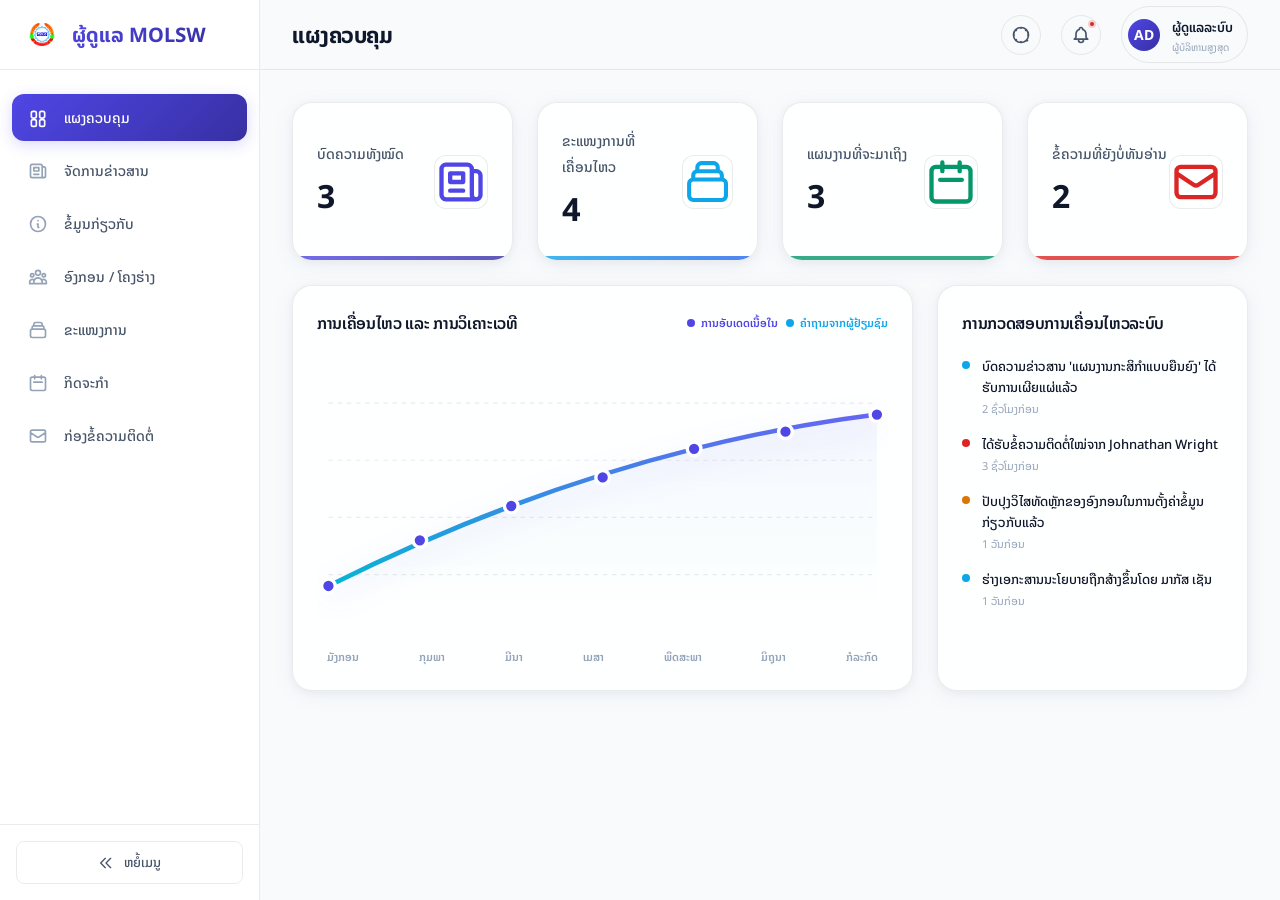
==== commit 1563ed45: "commit Wed 06/03/2026 10:48:56.20" ====
--- a/index.html
+++ b/index.html
@@ -21,50 +21,49 @@
             </div>
             
             <ul class="sidebar-menu">
-                <li class="sidebar-menu-item active">
-                    <a href="#dashboard">
+                <li class="sidebar-menu-item active"><a href="index.html">
                         <!-- Home Icon -->
                         <svg fill="none" stroke="currentColor" viewBox="0 0 24 24"><path stroke-linecap="round" stroke-linejoin="round" stroke-width="2" d="M4 6a2 2 0 012-2h2a2 2 0 012 2v4a2 2 0 01-2 2H6a2 2 0 01-2-2V6zM14 6a2 2 0 012-2h2a2 2 0 012 2v4a2 2 0 01-2 2h-2a2 2 0 01-2-2V6zM4 16a2 2 0 012-2h2a2 2 0 012 2v4a2 2 0 01-2 2H6a2 2 0 01-2-2v-4zM14 16a2 2 0 012-2h2a2 2 0 012 2v4a2 2 0 01-2 2h-2a2 2 0 01-2-2v-4z"/></svg>
                         <span>ແຜງຄວບຄຸມ</span>
                     </a>
                 </li>
                 <li class="sidebar-menu-item">
-                    <a href="#news">
+                    <a href="news.html">
                         <!-- News Icon -->
                         <svg fill="none" stroke="currentColor" viewBox="0 0 24 24"><path stroke-linecap="round" stroke-linejoin="round" stroke-width="2" d="M19 20H5a2 2 0 01-2-2V6a2 2 0 012-2h10a2 2 0 012 2v1m2 13a2 2 0 01-2-2V7m2 13a2 2 0 002-2V9a2 2 0 00-2-2h-2m-4-3H9M7 16h6M7 8h6v4H7V8z"/></svg>
                         <span>ຈັດການຂ່າວສານ</span>
                     </a>
                 </li>
                 <li class="sidebar-menu-item">
-                    <a href="#about">
+                    <a href="about.html">
                         <!-- About Icon -->
                         <svg fill="none" stroke="currentColor" viewBox="0 0 24 24"><path stroke-linecap="round" stroke-linejoin="round" stroke-width="2" d="M13 16h-1v-4h-1m1-4h.01M21 12a9 9 0 11-18 0 9 9 0 0118 0z"/></svg>
                         <span>ຂໍ້ມູນກ່ຽວກັບ</span>
                     </a>
                 </li>
                 <li class="sidebar-menu-item">
-                    <a href="#org">
+                    <a href="org.html">
                         <!-- Organization Icon -->
                         <svg fill="none" stroke="currentColor" viewBox="0 0 24 24"><path stroke-linecap="round" stroke-linejoin="round" stroke-width="2" d="M17 20h5v-2a3 3 0 00-5.356-1.857M17 20H7m10 0v-2c0-.656-.126-1.283-.356-1.857M7 20H2v-2a3 3 0 015.356-1.857M7 20v-2c0-.656.126-1.283.356-1.857m0 0a5.002 5.002 0 019.288 0M15 7a3 3 0 11-6 0 3 3 0 016 0zm6 3a2 2 0 11-4 0 2 2 0 014 0zM7 10a2 2 0 11-4 0 2 2 0 014 0z"/></svg>
                         <span>ອົງກອນ / ໂຄງຮ່າງ</span>
                     </a>
                 </li>
                 <li class="sidebar-menu-item">
-                    <a href="#sectors">
+                    <a href="sectors.html">
                         <!-- Sector Icon -->
                         <svg fill="none" stroke="currentColor" viewBox="0 0 24 24"><path stroke-linecap="round" stroke-linejoin="round" stroke-width="2" d="M19 11H5m14 0a2 2 0 012 2v6a2 2 0 01-2 2H5a2 2 0 01-2-2v-6a2 2 0 012-2m14 0V9a2 2 0 00-2-2M5 11V9a2 2 0 012-2m0 0V5a2 2 0 012-2h6a2 2 0 012 2v2M7 7h10"/></svg>
                         <span>ຂະແໜງການ</span>
                     </a>
                 </li>
                 <li class="sidebar-menu-item">
-                    <a href="#activities">
+                    <a href="activities.html">
                         <!-- Activities Icon -->
                         <svg fill="none" stroke="currentColor" viewBox="0 0 24 24"><path stroke-linecap="round" stroke-linejoin="round" stroke-width="2" d="M8 7V3m8 4V3m-9 8h10M5 21h14a2 2 0 002-2V7a2 2 0 00-2-2H5a2 2 0 00-2 2v12a2 2 0 002 2z"/></svg>
                         <span>ກິດຈະກຳ</span>
                     </a>
                 </li>
                 <li class="sidebar-menu-item">
-                    <a href="#contacts">
+                    <a href="contacts.html">
                         <!-- Mail Icon -->
                         <svg fill="none" stroke="currentColor" viewBox="0 0 24 24"><path stroke-linecap="round" stroke-linejoin="round" stroke-width="2" d="M3 8l7.89 5.26a2 2 0 002.22 0L21 8M5 19h14a2 2 0 002-2V7a2 2 0 00-2-2H5a2 2 0 00-2 2v10a2 2 0 002 2z"/></svg>
                         <span>ກ່ອງຂໍ້ຄວາມຕິດຕໍ່</span>
@@ -116,9 +115,112 @@
                 </div>
             </header>
             
-            <!-- Page Router Workspace -->
+                        <!-- Page Router Workspace -->
             <main class="content-body" id="app-view">
-                <!-- Rendered dynamically by app.js -->
+                <div class="view-pane">
+                    <div class="grid-4x">
+                        <div class="card stat-card" style="--card-color: var(--primary); --card-color-glow: var(--primary-glow); --card-accent: var(--primary-gradient)">
+                            <div>
+                                <span class="stat-label">ບົດຄວາມທັງໝົດ</span>
+                                <div class="stat-value" id="stat-news-count">0</div>
+                            </div>
+                            <div class="stat-icon">
+                                <svg fill="none" stroke="currentColor" viewBox="0 0 24 24"><path stroke-linecap="round" stroke-linejoin="round" stroke-width="2" d="M19 20H5a2 2 0 01-2-2V6a2 2 0 012-2h10a2 2 0 012 2v1m2 13a2 2 0 01-2-2V7m2 13a2 2 0 002-2V9a2 2 0 00-2-2h-2m-4-3H9M7 16h6M7 8h6v4H7V8z"/></svg>
+                            </div>
+                        </div>
+                        
+                        <div class="card stat-card" style="--card-color: var(--accent-cyan); --card-color-glow: rgba(6, 182, 212, 0.4); --card-accent: var(--accent-cyan-gradient)">
+                            <div>
+                                <span class="stat-label">ຂະແໜງການທີ່ເຄື່ອນໄຫວ</span>
+                                <div class="stat-value" id="stat-sectors-count">0</div>
+                            </div>
+                            <div class="stat-icon">
+                                <svg fill="none" stroke="currentColor" viewBox="0 0 24 24"><path stroke-linecap="round" stroke-linejoin="round" stroke-width="2" d="M19 11H5m14 0a2 2 0 012 2v6a2 2 0 01-2 2H5a2 2 0 01-2-2v-6a2 2 0 012-2m14 0V9a2 2 0 00-2-2M5 11V9a2 2 0 012-2m0 0V5a2 2 0 012-2h6a2 2 0 012 2v2M7 7h10"/></svg>
+                            </div>
+                        </div>
+                        
+                        <div class="card stat-card" style="--card-color: var(--success); --card-color-glow: rgba(16, 185, 129, 0.4); --card-accent: var(--success)">
+                            <div>
+                                <span class="stat-label">ແຜນງານທີ່ຈະມາເຖິງ</span>
+                                <div class="stat-value" id="stat-activities-count">0</div>
+                            </div>
+                            <div class="stat-icon">
+                                <svg fill="none" stroke="currentColor" viewBox="0 0 24 24"><path stroke-linecap="round" stroke-linejoin="round" stroke-width="2" d="M8 7V3m8 4V3m-9 8h10M5 21h14a2 2 0 002-2V7a2 2 0 00-2-2H5a2 2 0 00-2 2v12a2 2 0 002 2z"/></svg>
+                            </div>
+                        </div>
+                        
+                        <div class="card stat-card" style="--card-color: var(--danger); --card-color-glow: rgba(239, 68, 68, 0.4); --card-accent: var(--danger)">
+                            <div>
+                                <span class="stat-label">ຂໍ້ຄວາມທີ່ຍັງບໍ່ທັນອ່ານ</span>
+                                <div class="stat-value" id="stat-contacts-count">0</div>
+                            </div>
+                            <div class="stat-icon">
+                                <svg fill="none" stroke="currentColor" viewBox="0 0 24 24"><path stroke-linecap="round" stroke-linejoin="round" stroke-width="2" d="M3 8l7.89 5.26a2 2 0 002.22 0L21 8M5 19h14a2 2 0 002-2V7a2 2 0 00-2-2H5a2 2 0 00-2 2v10a2 2 0 002 2z"/></svg>
+                            </div>
+                        </div>
+                    </div>
+
+                    <div class="dashboard-layout">
+                        <div class="card">
+                            <div style="display:flex; justify-content:space-between; align-items:center; margin-bottom: 20px;">
+                                <h3 style="font-size:16px;">ການເຄື່ອນໄຫວ ແລະ ການວິເຄາະເວທີ</h3>
+                                <div style="display:flex; gap:8px;">
+                                    <span style="display:inline-flex; align-items:center; gap:6px; font-size:11px; color:var(--primary); font-weight:600">
+                                        <span style="width:8px; height:8px; border-radius:50%; background-color:var(--primary)"></span> ການອັບເດດເນື້ອໃນ
+                                    </span>
+                                    <span style="display:inline-flex; align-items:center; gap:6px; font-size:11px; color:var(--accent-cyan); font-weight:600">
+                                        <span style="width:8px; height:8px; border-radius:50%; background-color:var(--accent-cyan)"></span> ຄຳຖາມຈາກຜູ້ຢ້ຽມຊົມ
+                                    </span>
+                                </div>
+                            </div>
+                            
+                            <!-- SVG Vector Chart for WOW factor -->
+                            <div class="chart-container">
+                                <svg class="svg-chart" viewBox="0 0 500 220">
+                                    <defs>
+                                        <linearGradient id="chart-gradient" x1="0" y1="0" x2="0" y2="1">
+                                            <stop offset="0%" stop-color="#6366F1" />
+                                            <stop offset="100%" stop-color="#06B6D4" />
+                                        </linearGradient>
+                                        <linearGradient id="chart-area-gradient" x1="0" y1="0" x2="0" y2="1">
+                                            <stop offset="0%" stop-color="#6366F1" stop-opacity="0.3" />
+                                            <stop offset="100%" stop-color="#06B6D4" stop-opacity="0.0" />
+                                        </linearGradient>
+                                    </defs>
+                                    <!-- Grid Lines -->
+                                    <line x1="10" y1="20" x2="490" y2="20" class="chart-grid-line" />
+                                    <line x1="10" y1="70" x2="490" y2="70" class="chart-grid-line" />
+                                    <line x1="10" y1="120" x2="490" y2="120" class="chart-grid-line" />
+                                    <line x1="10" y1="170" x2="490" y2="170" class="chart-grid-line" />
+                                    
+                                    <!-- Smooth line chart path -->
+                                    <path d="M 10 180 Q 90 140 170 110 T 330 60 T 490 30" class="chart-line-path" />
+                                    <path d="M 10 180 Q 90 140 170 110 T 330 60 T 490 30 L 490 200 L 10 200 Z" class="chart-area-path" />
+                                    
+                                    <!-- Chart Points -->
+                                    <circle cx="10" cy="180" class="chart-point" />
+                                    <circle cx="90" cy="140" class="chart-point" />
+                                    <circle cx="170" cy="110" class="chart-point" />
+                                    <circle cx="250" cy="85" class="chart-point" />
+                                    <circle cx="330" cy="60" class="chart-point" />
+                                    <circle cx="410" cy="45" class="chart-point" />
+                                    <circle cx="490" cy="30" class="chart-point" />
+                                </svg>
+                            </div>
+                            
+                            <div style="display:flex; justify-content:space-between; margin-top:12px; font-size:11px; color:var(--text-muted); font-weight:600; padding:0 10px;">
+                                <span>ມັງກອນ</span><span>ກຸມພາ</span><span>ມີນາ</span><span>ເມສາ</span><span>ພຶດສະພາ</span><span>ມິຖຸນາ</span><span>ກໍລະກົດ</span>
+                            </div>
+                        </div>
+
+                        <div class="card" style="display:flex; flex-direction:column;">
+                            <h3 style="font-size:16px; margin-bottom: 20px;">ການກວດສອບການເຄື່ອນໄຫວລະບົບ</h3>
+                            <ul class="activity-list" id="dashboard-logs">
+                                <!-- Logs populated below -->
+                            </ul>
+                        </div>
+                    </div>
+                </div>
             </main>
         </div>
     </div>
@@ -126,244 +228,8 @@
     <!-- Toast Notifications Container -->
     <div id="toast-container" class="toast-container"></div>
 
-    <!-- ==========================================
-         MODALS REGISTRY
-         ========================================== -->
-
-    <!-- Modal 1: News Creation/Edit -->
-    <div class="modal-overlay" id="modal-news-form">
-        <div class="modal-content">
-            <div class="modal-header">
-                <h3 class="modal-title" id="news-modal-title">ຂຽນບົດຄວາມຂ່າວສານ</h3>
-                <button class="modal-close" onclick="ModalManager.close('modal-news-form')">&times;</button>
-            </div>
-            <form id="news-form" onsubmit="submitNewsForm(event)">
-                <div class="modal-body">
-                    <div class="form-group">
-                        <label class="form-label">ຫົວຂໍ້ຂ່າວສານ *</label>
-                        <input type="text" class="form-control" id="news-form-title" placeholder="ຕົວຢ່າງ: ໂຄງການກະສິກຳແຫ່ງຊາດເລີ່ມຕົ້ນ" required>
-                    </div>
-                    
-                    <div class="form-group row-2">
-                        <div>
-                            <label class="form-label">ໝວດໝູ່ *</label>
-                            <input type="text" class="form-control" id="news-form-category" placeholder="ຕົວຢ່າງ: ກະສິກຳ, ພະລັງງານ" required>
-                        </div>
-                        <div>
-                            <label class="form-label">ຊື່ຜູ້ຂຽນ</label>
-                            <input type="text" class="form-control" id="news-form-author" placeholder="ທີມງານຜູ້ດູແລ">
-                        </div>
-                    </div>
-
-                    <div class="form-group row-2">
-                        <div>
-                            <label class="form-label">ວັນທີເຜີຍແຜ່</label>
-                            <input type="date" class="form-control" id="news-form-date">
-                        </div>
-                        <div>
-                            <label class="form-label">ສະຖານະ</label>
-                            <select class="form-control form-select" id="news-form-status">
-                                <option value="draft">ສະບັບຮ່າງ</option>
-                                <option value="published">ເຜີຍແຜ່ແລ້ວ</option>
-                            </select>
-                        </div>
-                    </div>
-
-                    <div class="form-group">
-                        <label class="form-label">ລິ້ງຮູບພາບໜ້າປົກ</label>
-                        <input type="url" class="form-control" id="news-form-image" placeholder="https://images.unsplash.com/photo-...">
-                    </div>
-
-                    <div class="form-group" style="margin-bottom: 0;">
-                        <label class="form-label">ເນື້ອໃນຂ່າວສານ *</label>
-                        <textarea class="form-control" id="news-form-content" placeholder="ຂຽນເນື້ອໃນຂ່າວສານທັງໝົດທີ່ນີ້..." required></textarea>
-                    </div>
-                </div>
-                <div class="modal-footer">
-                    <button type="button" class="btn btn-secondary" onclick="ModalManager.close('modal-news-form')">ຍົກເລີກ</button>
-                    <button type="submit" class="btn btn-primary">ບັນທຶກບົດຄວາມ</button>
-                </div>
-            </form>
-        </div>
-    </div>
-
-    <!-- Modal 2: About Us Core Value -->
-    <div class="modal-overlay" id="modal-value-form">
-        <div class="modal-content">
-            <div class="modal-header">
-                <h3 class="modal-title" id="value-modal-title">ເພີ່ມຄຸນຄ່າຫຼັກ</h3>
-                <button class="modal-close" onclick="ModalManager.close('modal-value-form')">&times;</button>
-            </div>
-            <form id="value-form" onsubmit="submitValueForm(event)">
-                <div class="modal-body">
-                    <div class="form-group">
-                        <label class="form-label">ຫົວຂໍ້ຄຸນຄ່າ *</label>
-                        <input type="text" class="form-control" id="value-form-title" placeholder="ຕົວຢ່າງ: ຄວາມໂປ່ງໃສ" required>
-                    </div>
-                    <div class="form-group" style="margin-bottom: 0;">
-                        <label class="form-label">ຄຳອະທິບາຍຄຸນຄ່າ *</label>
-                        <textarea class="form-control" id="value-form-desc" placeholder="ອະທິບາຍຄຸນຄ່ານີ້ຢ່າງລະອຽດ..." style="min-height:90px;" required></textarea>
-                    </div>
-                </div>
-                <div class="modal-footer">
-                    <button type="button" class="btn btn-secondary" onclick="ModalManager.close('modal-value-form')">ຍົກເລີກ</button>
-                    <button type="submit" class="btn btn-primary">ບັນທຶກຄຸນຄ່າ</button>
-                </div>
-            </form>
-        </div>
-    </div>
-
-    <!-- Modal 3: Board / Org Members -->
-    <div class="modal-overlay" id="modal-member-form">
-        <div class="modal-content">
-            <div class="modal-header">
-                <h3 class="modal-title" id="member-modal-title">ເພີ່ມຄະນະບໍລິຫານ/ສະມາຊິກທີມ</h3>
-                <button class="modal-close" onclick="ModalManager.close('modal-member-form')">&times;</button>
-            </div>
-            <form id="member-form" onsubmit="submitMemberForm(event)">
-                <div class="modal-body">
-                    <div class="form-group row-2">
-                        <div>
-                            <label class="form-label">ຊື່ ແລະ ນາມສະກຸນ *</label>
-                            <input type="text" class="form-control" id="member-form-name" placeholder="ດຣ. ສົມພອນ ດີເລີດ" required>
-                        </div>
-                        <div>
-                            <label class="form-label">ບົດບາດ / ຕຳແໜ່ງ *</label>
-                            <input type="text" class="form-control" id="member-form-role" placeholder="ຜູ້ອຳນວຍການບໍລິຫານ" required>
-                        </div>
-                    </div>
-
-                    <div class="form-group row-2">
-                        <div>
-                            <label class="form-label">ຕົວອັກສອນຫຍໍ້ (ສູງສຸດ 2 ຕົວ)</label>
-                            <input type="text" class="form-control" id="member-form-avatar" placeholder="ສພ" maxlength="2">
-                        </div>
-                        <div>
-                            <label class="form-label">ລຳດັບການສະແດງ</label>
-                            <input type="number" class="form-control" id="member-form-order" value="1">
-                        </div>
-                    </div>
-
-                    <div class="form-group" style="margin-bottom: 0;">
-                        <label class="form-label">ປະຫວັດຫຍໍ້</label>
-                        <textarea class="form-control" id="member-form-bio" placeholder="ລະບຸປະຫວັດການເຮັດວຽກຫຍໍ້..." style="min-height:90px;"></textarea>
-                    </div>
-                </div>
-                <div class="modal-footer">
-                    <button type="button" class="btn btn-secondary" onclick="ModalManager.close('modal-member-form')">ຍົກເລີກ</button>
-                    <button type="submit" class="btn btn-primary">ບັນທຶກສະມາຊິກ</button>
-                </div>
-            </form>
-        </div>
-    </div>
-
-    <!-- Modal 4: Sectors Form -->
-    <div class="modal-overlay" id="modal-sector-form">
-        <div class="modal-content">
-            <div class="modal-header">
-                <h3 class="modal-title" id="sector-modal-title">ເພີ່ມຂະແໜງການ</h3>
-                <button class="modal-close" onclick="ModalManager.close('modal-sector-form')">&times;</button>
-            </div>
-            <form id="sector-form" onsubmit="submitSectorForm(event)">
-                <div class="modal-body">
-                    <div class="form-group">
-                        <label class="form-label">ຊື່ຂະແໜງການ *</label>
-                        <input type="text" class="form-control" id="sector-form-name" placeholder="ຕົວຢ່າງ: ປ່າໄມ້ແບບຍືນຍົງ" required>
-                    </div>
-
-                    <div class="form-group row-3" style="display:grid; grid-template-columns: 1fr 1fr 1fr; gap:16px;">
-                        <div>
-                            <label class="form-label">ເລືອກໄອຄອນ</label>
-                            <select class="form-control form-select" id="sector-form-icon">
-                                <option value="leaf">ໃບໄມ້ (ກະສິກຳ / ນິເວດ)</option>
-                                <option value="book">ປຶ້ມ (ການສຶກສາ / ຝຶກອົບຮົມ)</option>
-                                <option value="zap">ຟ້າແມບ (ພະລັງງານ / ແສງອາທິດ)</option>
-                                <option value="heart">ຫົວໃຈ (ສາທາລະນະສຸກ)</option>
-                            </select>
-                        </div>
-                        <div>
-                            <label class="form-label">ສີປະຈຳຂະແໜງການ</label>
-                            <input type="color" class="form-control" id="sector-form-color" value="#4F46E5" style="padding: 4px; height: 42px; cursor: pointer;">
-                        </div>
-                        <div>
-                            <label class="form-label">ສະຖານະ</label>
-                            <select class="form-control form-select" id="sector-form-status">
-                                <option value="active">ເປີດໃຊ້ງານ</option>
-                                <option value="inactive">ປິດໃຊ້ງານ</option>
-                            </select>
-                        </div>
-                    </div>
-
-                    <div class="form-group" style="margin-bottom: 0;">
-                        <label class="form-label">ຄຳອະທິບາຍການດຳເນີນງານ *</label>
-                        <textarea class="form-control" id="sector-form-desc" placeholder="ລາຍລະອຽດການລິເລີ່ມ ແລະ ການດຳເນີນງານ..." required></textarea>
-                    </div>
-                </div>
-                <div class="modal-footer">
-                    <button type="button" class="btn btn-secondary" onclick="ModalManager.close('modal-sector-form')">ຍົກເລີກ</button>
-                    <button type="submit" class="btn btn-primary">ບັນທຶກຂະແໜງການ</button>
-                </div>
-            </form>
-        </div>
-    </div>
-
-    <!-- Modal 5: Activities Form -->
-    <div class="modal-overlay" id="modal-activity-form">
-        <div class="modal-content">
-            <div class="modal-header">
-                <h3 class="modal-title" id="activity-modal-title">ລົງທະບຽນກິດຈະກຳ / ງານ</h3>
-                <button class="modal-close" onclick="ModalManager.close('modal-activity-form')">&times;</button>
-            </div>
-            <form id="activity-form" onsubmit="submitActivityForm(event)">
-                <div class="modal-body">
-                    <div class="form-group">
-                        <label class="form-label">ຊື່ກິດຈະກຳ *</label>
-                        <input type="text" class="form-control" id="activity-form-title" placeholder="ຕົວຢ່າງ: ການເປີດນຳໃຊ້ລະບົບໄຟຟ້າແສງອາທິດໃນຊຸມຊົນ" required>
-                    </div>
-
-                    <div class="form-group row-2">
-                        <div>
-                            <label class="form-label">ວັັນທີຈັດກິດຈະກຳ</label>
-                            <input type="date" class="form-control" id="activity-form-date">
-                        </div>
-                        <div>
-                            <label class="form-label">ເວລາ</label>
-                            <input type="time" class="form-control" id="activity-form-time">
-                        </div>
-                    </div>
-
-                    <div class="form-group row-2">
-                        <div>
-                            <label class="form-label">ສະຖານທີ່ / ທີ່ຢູ່ *</label>
-                            <input type="text" class="form-control" id="activity-form-location" placeholder="ຕົວຢ່າງ: ຫໍປະຊຸມບ້ານ, ຫ້ອງໂຖງ C" required>
-                        </div>
-                        <div>
-                            <label class="form-label">ຊື່ຜູ້ປະສານງານ *</label>
-                            <input type="text" class="form-control" id="activity-form-organizer" placeholder="ຕົວຢ່າງ: ມາກັສ ເຊັນ" required>
-                        </div>
-                    </div>
-
-                    <div class="form-group">
-                        <label class="form-label">ສະຖານະກິດຈະກຳ</label>
-                        <select class="form-control form-select" id="activity-form-status">
-                            <option value="active">ເປີດໃຊ້ງານ / ມີກຳນົດການ</option>
-                            <option value="pending">ລໍຖ້າອະນຸມັດ</option>
-                            <option value="archived">ເກັບຖາວອນ / ຜ່ານມາແລ້ວ</option>
-                        </select>
-                    </div>
-
-                    <div class="form-group" style="margin-bottom: 0;">
-                        <label class="form-label">ຄຳອະທິບາຍຫຍໍ້</label>
-                        <textarea class="form-control" id="activity-form-desc" placeholder="ວາລະ ຫຼື ໂຄງຮ່າງແຜນງານ..." style="min-height:90px;"></textarea>
-                    </div>
-                </div>
-                <div class="modal-footer">
-                    <button type="button" class="btn btn-secondary" onclick="ModalManager.close('modal-activity-form')">ຍົກເລີກ</button>
-                    <button type="submit" class="btn btn-primary">ບັນທຶກກິດຈະກຳ</button>
-                </div>
-            </form>
-        </div>
-    </div>
+        <!-- PAGE-SPECIFIC MODALS -->
+
 
     <!-- Core App Controller Script -->
     <script src="app.js"></script>
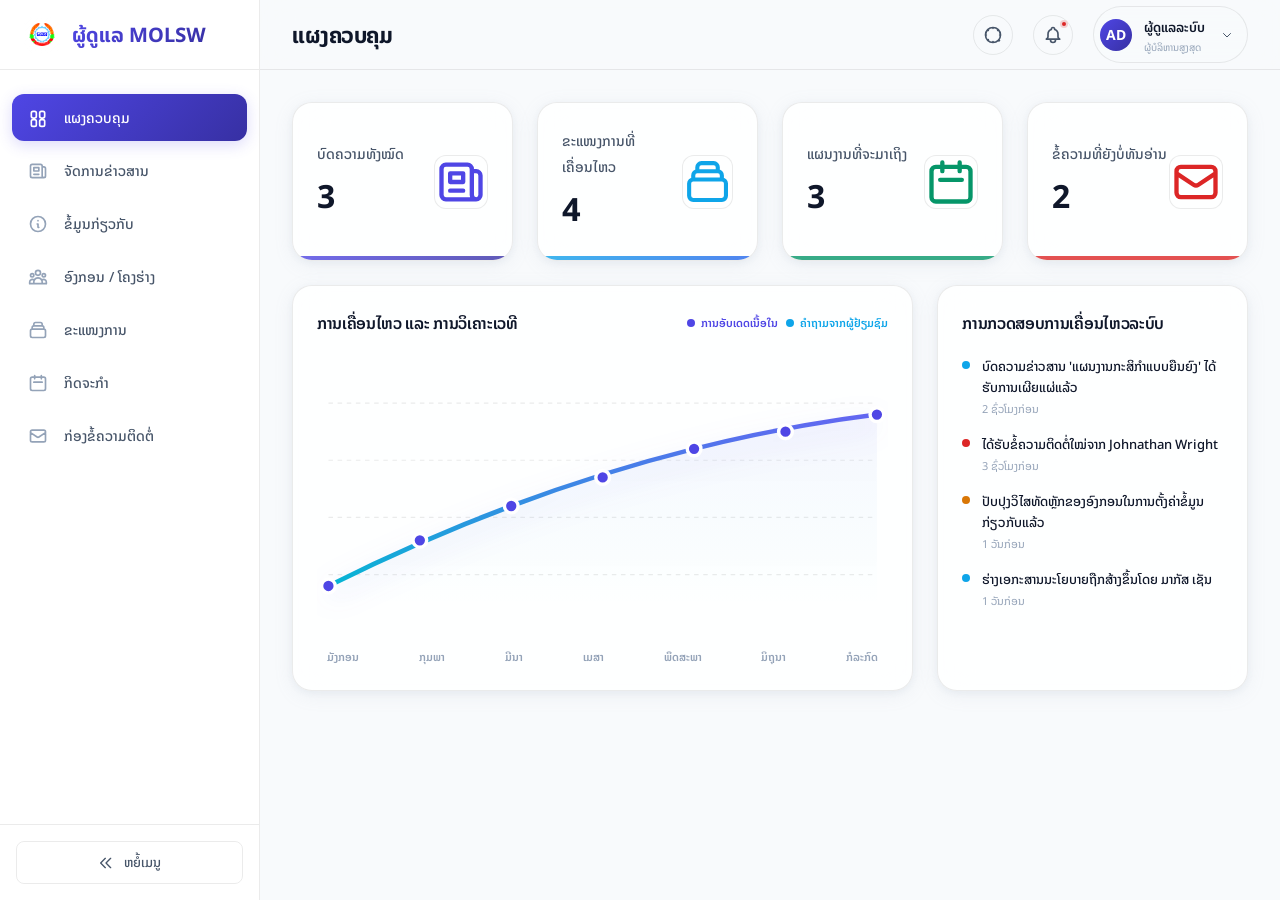
==== commit e922a883: "commit Wed 06/03/2026 10:50:52.16" ====
--- a/index.html
+++ b/index.html
@@ -105,11 +105,44 @@
                     </button>
                     
                     <!-- Profile Dropdown -->
-                    <div class="profile-badge">
-                        <div class="avatar">AD</div>
-                        <div class="profile-info">
-                            <span class="profile-name">ຜູ້ດູແລລະບົບ</span>
-                            <span class="profile-role">ຜູ້ບໍລິຫານສູງສຸດ</span>
+                    <div class="profile-badge-wrapper">
+                        <div class="profile-badge" id="profile-dropdown-btn">
+                            <div class="avatar" id="header-user-avatar">AD</div>
+                            <div class="profile-info">
+                                <span class="profile-name" id="header-user-name">ຜູ້ດູແລລະບົບ</span>
+                                <span class="profile-role" id="header-user-role">ຜູ້ບໍລິຫານສູງສຸດ</span>
+                            </div>
+                            <svg class="dropdown-chevron" fill="none" stroke="currentColor" viewBox="0 0 24 24" style="width:12px; height:12px; margin-left:4px;"><path stroke-linecap="round" stroke-linejoin="round" stroke-width="2" d="M19 9l-7 7-7-7"/></svg>
+                        </div>
+                        <div class="profile-dropdown" id="profile-dropdown-menu">
+                            <div class="dropdown-item" onclick="switchUserRole('super_admin')">
+                                <span class="role-avatar SA">SA</span>
+                                <div class="role-desc">
+                                    <span class="role-title">Super Admin</span>
+                                    <span class="role-sub">ຜູ້ບໍລິຫານສູງສຸດ</span>
+                                </div>
+                            </div>
+                            <div class="dropdown-item" onclick="switchUserRole('admin')">
+                                <span class="role-avatar AD">AD</span>
+                                <div class="role-desc">
+                                    <span class="role-title">Admin</span>
+                                    <span class="role-sub">ຜູ້ດູແລລະບົບ</span>
+                                </div>
+                            </div>
+                            <div class="dropdown-item" onclick="switchUserRole('maker')">
+                                <span class="role-avatar MK">MK</span>
+                                <div class="role-desc">
+                                    <span class="role-title">Maker</span>
+                                    <span class="role-sub">ຜູ້ສ້າງເນື້ອຫາ</span>
+                                </div>
+                            </div>
+                            <div class="dropdown-item" onclick="switchUserRole('checker')">
+                                <span class="role-avatar CK">CK</span>
+                                <div class="role-desc">
+                                    <span class="role-title">Checker</span>
+                                    <span class="role-sub">ຜູ້ກວດສອບ</span>
+                                </div>
+                            </div>
                         </div>
                     </div>
                 </div>
--- a/style.css
+++ b/style.css
@@ -1393,3 +1393,123 @@
         padding: 4px;
     }
 }
+
+
+/* ==========================================
+   ROLE SELECTOR DROPDOWN STYLES
+   ========================================== */
+
+.profile-badge-wrapper {
+    position: relative;
+    display: inline-block;
+}
+
+.profile-badge {
+    cursor: pointer;
+    display: flex;
+    align-items: center;
+    gap: 12px;
+    padding: 6px 14px 6px 6px;
+    background: rgba(255, 255, 255, 0.03);
+    border: 1px solid var(--border-color);
+    border-radius: 30px;
+    transition: all var(--transition-fast);
+}
+
+.profile-badge:hover {
+    background: rgba(255, 255, 255, 0.05);
+    border-color: var(--text-muted);
+}
+
+.dropdown-chevron {
+    transition: transform var(--transition-fast);
+    color: var(--text-secondary);
+}
+
+.profile-badge-wrapper.active .dropdown-chevron {
+    transform: rotate(180deg);
+}
+
+/* Dropdown Menu styling - WOW Premium Glassmorphism */
+.profile-dropdown {
+    position: absolute;
+    top: calc(100% + 8px);
+    right: 0;
+    width: 240px;
+    background: rgba(20, 27, 45, 0.95);
+    backdrop-filter: var(--backdrop-blur);
+    -webkit-backdrop-filter: var(--backdrop-blur);
+    border: 1px solid var(--border-color);
+    border-radius: var(--border-radius-md);
+    box-shadow: var(--shadow-lg);
+    display: none;
+    flex-direction: column;
+    padding: 8px;
+    z-index: 200;
+    animation: slideDown var(--transition-fast) forwards;
+}
+
+[data-theme="light"] .profile-dropdown {
+    background: rgba(255, 255, 255, 0.95);
+}
+
+.profile-dropdown.active {
+    display: flex;
+}
+
+.dropdown-item {
+    display: flex;
+    align-items: center;
+    gap: 12px;
+    padding: 10px 12px;
+    border-radius: var(--border-radius-sm);
+    cursor: pointer;
+    transition: all var(--transition-fast);
+}
+
+.dropdown-item:hover {
+    background-color: rgba(255, 255, 255, 0.05);
+}
+
+[data-theme="light"] .dropdown-item:hover {
+    background-color: rgba(0, 0, 0, 0.03);
+}
+
+.role-avatar {
+    width: 32px;
+    height: 32px;
+    border-radius: 50%;
+    display: flex;
+    align-items: center;
+    justify-content: center;
+    color: white;
+    font-weight: 700;
+    font-size: 11px;
+}
+
+.role-avatar.SA { background: linear-gradient(135deg, #EC4899 0%, #D946EF 100%); }
+.role-avatar.AD { background: linear-gradient(135deg, #6366F1 0%, #4F46E5 100%); }
+.role-avatar.MK { background: linear-gradient(135deg, #10B981 0%, #059669 100%); }
+.role-avatar.CK { background: linear-gradient(135deg, #F59E0B 0%, #D97706 100%); }
+
+.role-desc {
+    display: flex;
+    flex-direction: column;
+    text-align: left;
+}
+
+.role-title {
+    font-size: 13px;
+    font-weight: 600;
+    color: var(--text-primary);
+}
+
+.role-sub {
+    font-size: 11px;
+    color: var(--text-muted);
+}
+
+@keyframes slideDown {
+    from { opacity: 0; transform: translateY(-10px); }
+    to { opacity: 1; transform: translateY(0); }
+}
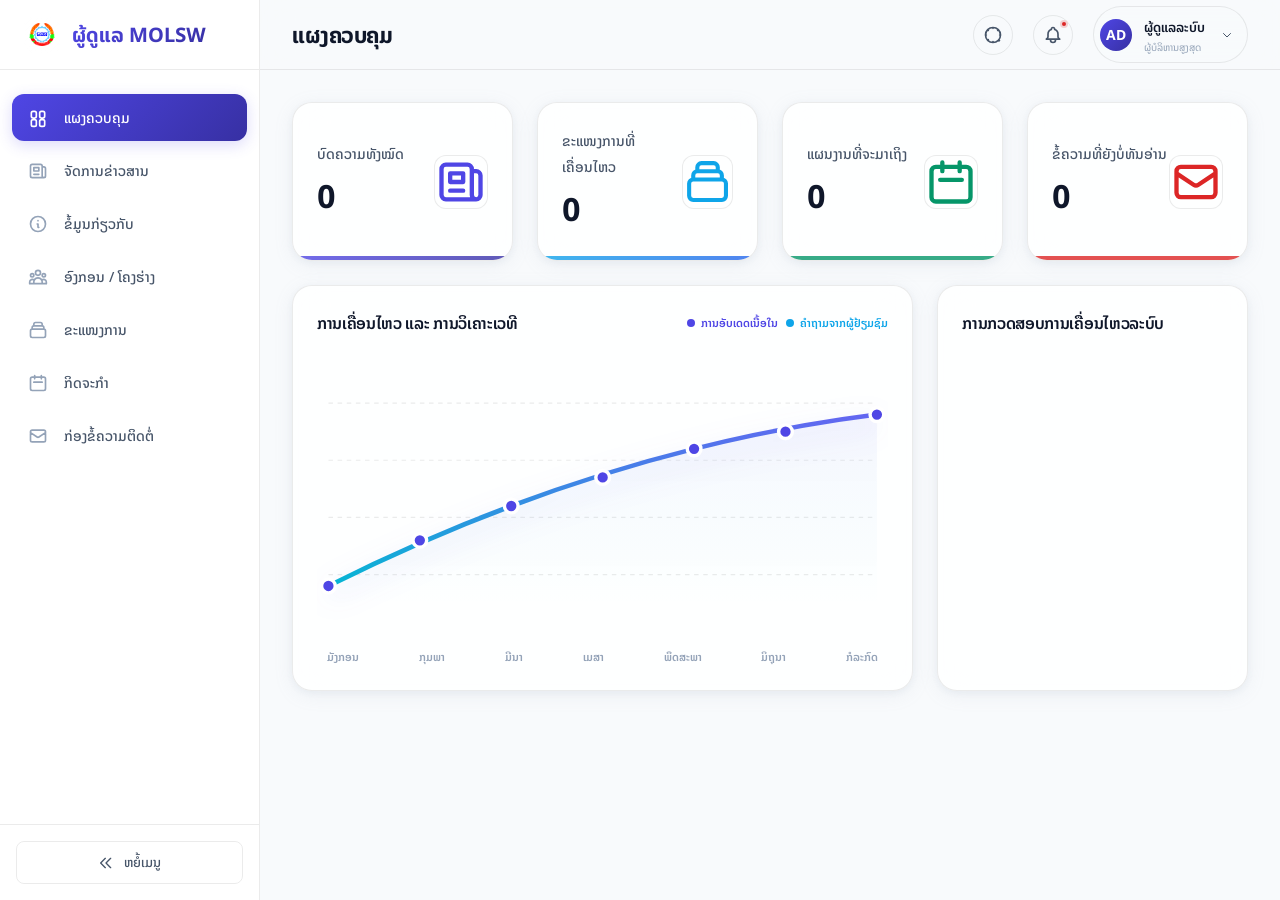
==== commit a8a7feb5: "commit Wed 06/03/2026 11:20:04.13" ====
--- a/index.html
+++ b/index.html
@@ -265,7 +265,7 @@
 
 
     <!-- Core App Controller Script -->
-    <script src="app.js"></script>
+    <script src="ui.js"></script>
 </body>
 
 </html>
--- a/style.css
+++ b/style.css
@@ -673,6 +673,15 @@
 
 .data-table tbody tr:last-child td {
     border-bottom: none;
+}
+
+.data-table tbody tr.active-row {
+    background-color: rgba(79, 70, 229, 0.08);
+    border-left: 3px solid var(--primary);
+}
+
+[data-theme="light"] .data-table tbody tr.active-row {
+    background-color: rgba(79, 70, 229, 0.05);
 }
 
 /* Badges */
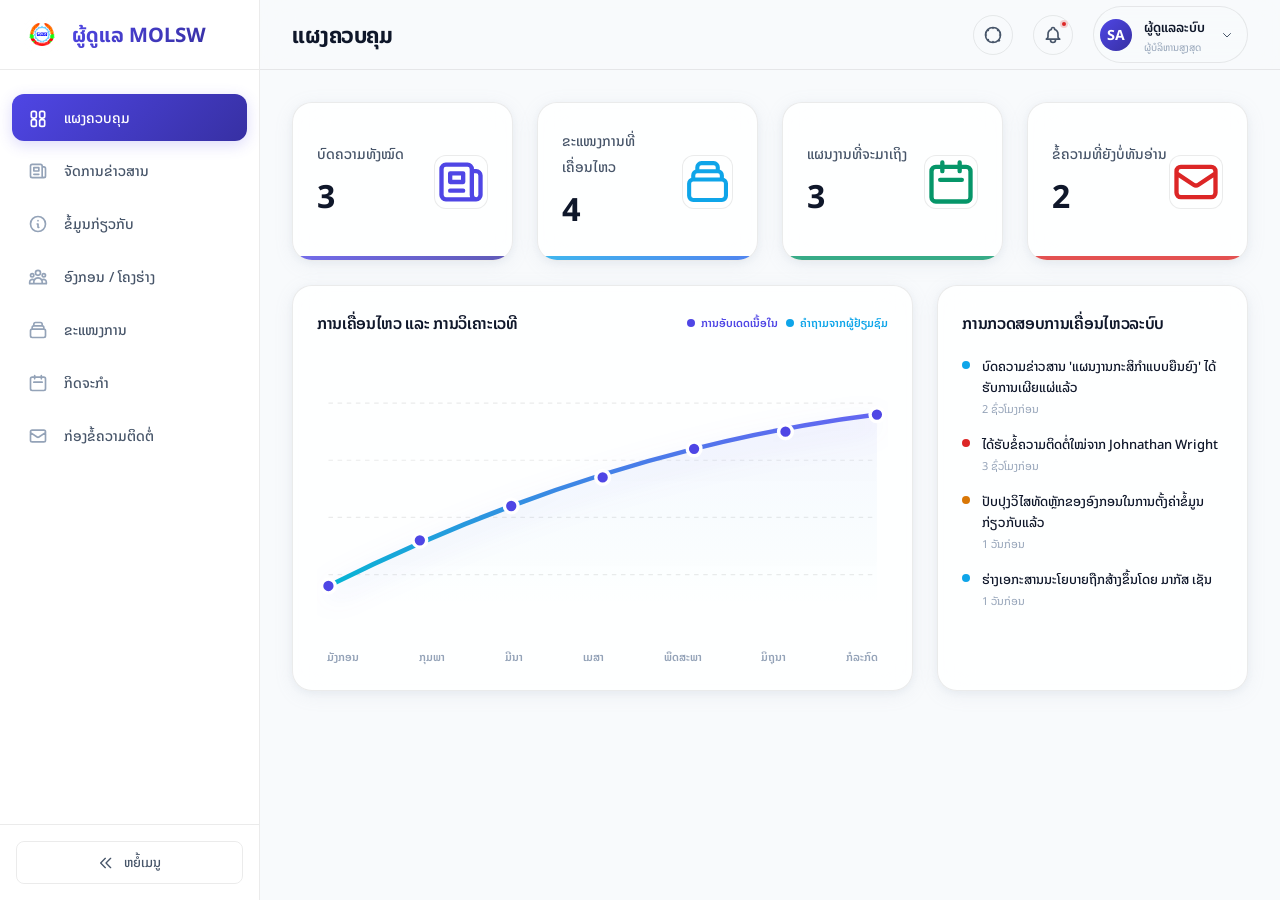
==== commit 0bdaf5d2: "commit Wed 06/03/2026 11:23:31.13" ====
--- a/index.html
+++ b/index.html
@@ -265,7 +265,7 @@
 
 
     <!-- Core App Controller Script -->
-    <script src="ui.js"></script>
+    <script src="app.js"></script>
 </body>
 
 </html>
